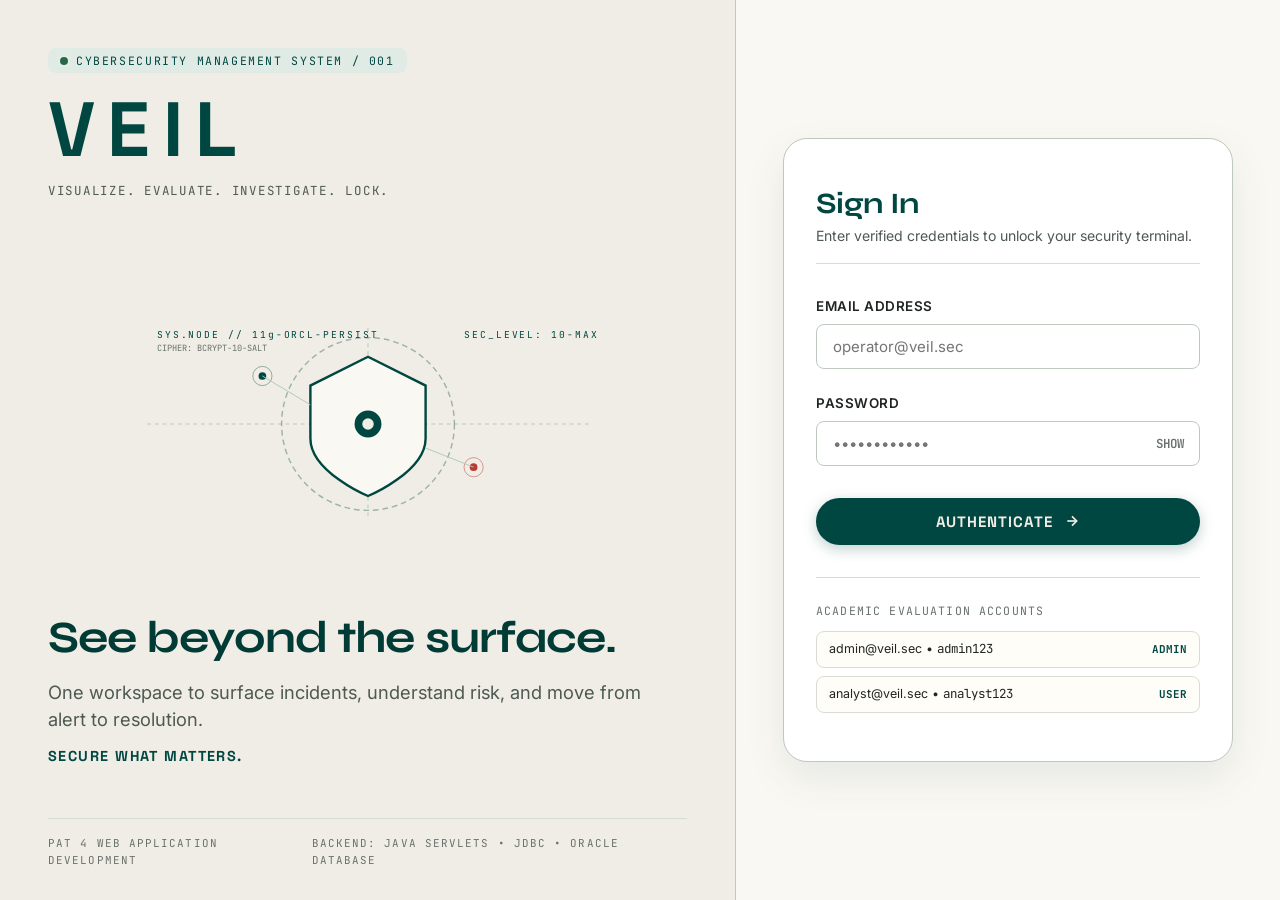
==== src/main/webapp/login.html @ 13c87538 "feat: complete VEIL cybersecurity management system for PAT 4" ====
<!DOCTYPE html>
<html lang="en">
<head>
    <meta charset="UTF-8">
    <meta name="viewport" content="width=device-width, initial-scale=1.0">
    <title>VEIL — Cybersecurity Management System | Authentication</title>
    <meta name="description" content="VEIL: Visualize. Evaluate. Investigate. Lock. Cybersecurity incident operations and threat prioritization workspace.">
    <link rel="stylesheet" href="assets/css/style.css">
    <style>
        .login-page-body {
            min-height: 100vh;
            display: flex;
            align-items: stretch;
            background-color: var(--sand);
        }

        .login-split-wrapper {
            display: grid;
            grid-template-columns: 1.15fr 0.85fr;
            width: 100vw;
            min-height: 100vh;
        }

        /* Left Editorial Canvas */
        .brand-story-canvas {
            padding: var(--space-12) var(--space-12) var(--space-8);
            display: flex;
            flex-direction: column;
            justify-content: space-between;
            position: relative;
            background-color: var(--sand);
            border-right: 1px solid var(--border-strong);
            overflow: hidden;
        }

        .brand-header-meta {
            display: flex;
            flex-direction: column;
            gap: var(--space-2);
        }

        .system-code-pill {
            display: inline-flex;
            align-items: center;
            gap: var(--space-2);
            font-family: var(--font-mono);
            font-size: 0.72rem;
            color: var(--cyprus);
            background: var(--cyprus-soft);
            padding: 4px 12px;
            border-radius: var(--radius-small);
            letter-spacing: 0.14em;
            text-transform: uppercase;
            width: fit-content;
        }

        .wordmark-huge {
            font-family: var(--font-tech);
            font-size: 4.8rem;
            font-weight: 800;
            color: var(--cyprus);
            letter-spacing: 0.16em;
            line-height: 0.95;
            margin: var(--space-3) 0 var(--space-2);
        }

        .expansion-row {
            font-family: var(--font-mono);
            font-size: 0.78rem;
            letter-spacing: 0.14em;
            color: var(--muted-strong);
            text-transform: uppercase;
            margin-bottom: var(--space-8);
        }

        /* Abstract Geometric Security Motifs */
        .security-graphic-container {
            position: relative;
            width: 100%;
            height: 280px;
            margin: var(--space-6) 0;
            display: flex;
            align-items: center;
            justify-content: center;
        }

        .security-svg-motif {
            width: 100%;
            max-width: 480px;
            height: 100%;
        }

        .story-text-container {
            max-width: 620px;
        }

        .story-headline {
            font-size: 2.8rem;
            color: var(--cyprus-deep);
            line-height: 1.08;
            margin-bottom: var(--space-4);
        }

        .story-statement {
            font-size: 1.15rem;
            color: var(--muted-strong);
            line-height: 1.5;
            margin-bottom: var(--space-3);
        }

        .story-secondary {
            font-family: var(--font-tech);
            font-size: 0.9rem;
            color: var(--cyprus);
            letter-spacing: 0.1em;
            text-transform: uppercase;
            font-weight: 700;
        }

        .canvas-footer-meta {
            display: flex;
            justify-content: space-between;
            font-family: var(--font-mono);
            font-size: 0.68rem;
            color: var(--muted);
            letter-spacing: 0.1em;
            border-top: 1px solid var(--border);
            padding-top: var(--space-4);
            margin-top: var(--space-6);
        }

        /* Right Authentication Surface */
        .auth-form-canvas {
            display: flex;
            align-items: center;
            justify-content: center;
            padding: var(--space-8);
            background: var(--surface);
            position: relative;
        }

        .auth-box-card {
            width: 100%;
            max-width: 450px;
            padding: var(--space-12) var(--space-8);
            background: var(--surface-white);
            border: 1px solid var(--border-strong);
            border-radius: var(--radius-large);
            box-shadow: var(--shadow-raised);
            position: relative;
            z-index: 2;
        }

        .auth-heading-block {
            margin-bottom: var(--space-8);
            border-bottom: 1px solid var(--border);
            padding-bottom: var(--space-4);
        }

        .auth-title {
            font-size: 1.85rem;
            color: var(--cyprus);
            margin-bottom: var(--space-1);
        }

        .auth-subtitle {
            font-size: 0.88rem;
            color: var(--muted-strong);
        }

        .password-input-wrapper {
            position: relative;
        }

        .toggle-pw-btn {
            position: absolute;
            right: 12px;
            top: 50%;
            transform: translateY(-50%);
            background: transparent;
            border: none;
            color: var(--muted);
            font-size: 0.78rem;
            font-family: var(--font-mono);
            font-weight: 600;
            cursor: pointer;
            padding: 4px;
        }

        .toggle-pw-btn:hover {
            color: var(--cyprus);
        }

        .auth-error-alert {
            display: none;
            padding: 12px 16px;
            background: var(--danger-soft);
            border: 1px solid var(--danger);
            border-radius: var(--radius-small);
            color: var(--danger);
            font-size: 0.85rem;
            font-weight: 500;
            margin-bottom: var(--space-6);
        }

        /* Demo credentials quick selector */
        .demo-accounts-panel {
            margin-top: var(--space-8);
            padding-top: var(--space-6);
            border-top: 1px solid var(--border);
        }

        .demo-heading {
            font-size: 0.72rem;
            text-transform: uppercase;
            font-family: var(--font-mono);
            color: var(--muted);
            letter-spacing: 0.1em;
            margin-bottom: var(--space-3);
        }

        .demo-chip-row {
            display: flex;
            flex-direction: column;
            gap: var(--space-2);
        }

        .demo-chip {
            display: flex;
            justify-content: space-between;
            align-items: center;
            padding: 8px 12px;
            background: var(--surface-raised);
            border: 1px solid var(--border);
            border-radius: var(--radius-small);
            font-size: 0.78rem;
            cursor: pointer;
            transition: all 0.15s ease;
        }

        .demo-chip:hover {
            border-color: var(--cyprus);
            background: var(--cyprus-soft);
        }

        .demo-role-tag {
            font-family: var(--font-mono);
            font-size: 0.68rem;
            font-weight: 700;
            color: var(--cyprus);
        }

        @media (max-width: 900px) {
            .login-split-wrapper {
                grid-template-columns: 1fr;
            }
            .brand-story-canvas {
                padding: var(--space-6);
            }
            .wordmark-huge {
                font-size: 3.2rem;
            }
            .story-headline {
                font-size: 2rem;
            }
            .security-graphic-container {
                height: 180px;
            }
            .auth-form-canvas {
                padding: var(--space-4);
            }
            .auth-box-card {
                padding: var(--space-6);
            }
        }
    </style>
</head>
<body class="login-page-body">

    <div class="login-split-wrapper">
        
        <!-- Left Section: Editorial Brand Storytelling -->
        <section class="brand-story-canvas" aria-label="VEIL Brand Identity">
            <div class="brand-header-meta">
                <span class="system-code-pill">
                    <span class="status-indicator"></span>
                    CYBERSECURITY MANAGEMENT SYSTEM / 001
                </span>
                <h1 class="wordmark-huge">VEIL</h1>
                <div class="expansion-row">VISUALIZE. EVALUATE. INVESTIGATE. LOCK.</div>
            </div>

            <!-- Custom Geometric SVG Security Motif -->
            <div class="security-graphic-container" aria-hidden="true">
                <svg class="security-svg-motif" viewBox="0 0 500 240" fill="none" xmlns="http://www.w3.org/2000/svg">
                    <!-- Coordinate grid background -->
                    <line x1="20" y1="120" x2="480" y2="120" stroke="#AFC9BE" stroke-width="1" stroke-dasharray="4 4" />
                    <line x1="250" y1="20" x2="250" y2="220" stroke="#AFC9BE" stroke-width="1" stroke-dasharray="4 4" />
                    <circle cx="250" cy="120" r="90" stroke="#004741" stroke-width="1.5" stroke-dasharray="6 4" opacity="0.35" />
                    <circle cx="250" cy="120" r="60" stroke="#004741" stroke-width="1.5" opacity="0.6" />
                    
                    <!-- Tactile Geometric Shield -->
                    <path d="M250 50 L310 80 V135 C310 170 250 195 250 195 C250 195 190 170 190 135 V80 L250 50 Z" 
                          fill="#FAF8F3" stroke="#004741" stroke-width="2.5" />
                    
                    <!-- Inner Signal Core -->
                    <circle cx="250" cy="120" r="14" fill="#004741" />
                    <circle cx="250" cy="120" r="6" fill="#F0EDE6" />

                    <!-- Satellite Nodes & Telemetry Rings -->
                    <circle cx="140" cy="70" r="4" fill="#004741" />
                    <circle cx="140" cy="70" r="10" stroke="#286747" stroke-width="1" opacity="0.5" />
                    <line x1="140" y1="70" x2="190" y2="100" stroke="#AFC9BE" stroke-width="1" />

                    <circle cx="360" cy="165" r="4" fill="#B83B34" />
                    <circle cx="360" cy="165" r="10" stroke="#B83B34" stroke-width="1" opacity="0.5" />
                    <line x1="310" y1="145" x2="360" y2="165" stroke="#AFC9BE" stroke-width="1" />

                    <!-- Precision Technical Annotations -->
                    <text x="30" y="30" fill="#004741" font-family="JetBrains Mono, monospace" font-size="10" letter-spacing="2">SYS.NODE // 11g-ORCL-PERSIST</text>
                    <text x="30" y="44" fill="#68716B" font-family="JetBrains Mono, monospace" font-size="9">CIPHER: BCRYPT-10-SALT</text>
                    <text x="350" y="30" fill="#004741" font-family="JetBrains Mono, monospace" font-size="10" letter-spacing="2">SEC_LEVEL: 10-MAX</text>
                </svg>
            </div>

            <div class="story-text-container">
                <h2 class="story-headline">See beyond the surface.</h2>
                <p class="story-statement">
                    One workspace to surface incidents, understand risk, and move from alert to resolution.
                </p>
                <div class="story-secondary">Secure what matters.</div>
            </div>

            <div class="canvas-footer-meta">
                <span>PAT 4 WEB APPLICATION DEVELOPMENT</span>
                <span>BACKEND: JAVA SERVLETS &bull; JDBC &bull; ORACLE DATABASE</span>
            </div>
        </section>

        <!-- Right Section: Authentication Form -->
        <main class="auth-form-canvas" aria-label="Login Form">
            <div class="auth-box-card tactile-surface">
                
                <div class="auth-heading-block">
                    <h2 class="auth-title">Sign In</h2>
                    <p class="auth-subtitle">Enter verified credentials to unlock your security terminal.</p>
                </div>

                <div id="login-error-box" class="auth-error-alert" role="alert" aria-live="polite"></div>

                <form id="login-form" novalidate>
                    <div class="form-group">
                        <label for="email" class="form-label">Email Address</label>
                        <input type="email" id="email" name="email" class="form-input" 
                               placeholder="operator@veil.sec" required autocomplete="username">
                    </div>

                    <div class="form-group">
                        <label for="password" class="form-label">Password</label>
                        <div class="password-input-wrapper">
                            <input type="password" id="password" name="password" class="form-input" 
                                   placeholder="••••••••••••" required autocomplete="current-password">
                            <button type="button" id="btn-toggle-pw" class="toggle-pw-btn" aria-label="Toggle password visibility">SHOW</button>
                        </div>
                    </div>

                    <button type="submit" id="btn-submit-login" class="btn-primary-cyprus" style="width: 100%; margin-top: 8px;">
                        <span>Authenticate</span>
                        <svg width="16" height="16" viewBox="0 0 24 24" fill="none" stroke="currentColor" stroke-width="2.5">
                            <line x1="5" y1="12" x2="19" y2="12"></line>
                            <polyline points="12 5 19 12 12 19"></polyline>
                        </svg>
                    </button>
                </form>

                <!-- Valid Demonstration Accounts -->
                <div class="demo-accounts-panel">
                    <div class="demo-heading">Academic Evaluation Accounts</div>
                    <div class="demo-chip-row">
                        <div class="demo-chip" onclick="fillCredentials('admin@veil.sec', 'admin123')">
                            <span>admin@veil.sec &bull; <span class="mono">admin123</span></span>
                            <span class="demo-role-tag">ADMIN</span>
                        </div>
                        <div class="demo-chip" onclick="fillCredentials('analyst@veil.sec', 'analyst123')">
                            <span>analyst@veil.sec &bull; <span class="mono">analyst123</span></span>
                            <span class="demo-role-tag">USER</span>
                        </div>
                    </div>
                </div>

            </div>
        </main>

    </div>

    <script>
        // Password visibility toggle
        const toggleBtn = document.getElementById('btn-toggle-pw');
        const pwInput = document.getElementById('password');
        toggleBtn.addEventListener('click', () => {
            if (pwInput.type === 'password') {
                pwInput.type = 'text';
                toggleBtn.textContent = 'HIDE';
            } else {
                pwInput.type = 'password';
                toggleBtn.textContent = 'SHOW';
            }
        });

        // Quick fill for examination demo
        function fillCredentials(email, pw) {
            document.getElementById('email').value = email;
            document.getElementById('password').value = pw;
        }

        // Live AJAX Authentication against Java Servlet & Oracle Backend
        const loginForm = document.getElementById('login-form');
        const errorBox = document.getElementById('login-error-box');
        const submitBtn = document.getElementById('btn-submit-login');

        loginForm.addEventListener('submit', async (e) => {
            e.preventDefault();
            errorBox.style.display = 'none';

            const email = document.getElementById('email').value.trim();
            const password = document.getElementById('password').value;

            if (!email || !password) {
                showError('Please supply both email address and password.');
                return;
            }

            submitBtn.disabled = true;
            submitBtn.querySelector('span').textContent = 'Verifying...';

            try {
                const response = await fetch('api/auth/login', {
                    method: 'POST',
                    headers: { 'Content-Type': 'application/json' },
                    body: JSON.stringify({ email, password })
                });

                const resData = await response.json();

                if (response.ok && resData.success) {
                    sessionStorage.setItem('veil_user', JSON.stringify(resData.data));
                    sessionStorage.setItem('veil_csrf', resData.data.csrfToken || '');
                    window.location.href = 'index.html';
                } else {
                    showError(resData.message || 'Invalid email or password.');
                }
            } catch (err) {
                showError('Unable to reach authentication server. Ensure Tomcat is running.');
            } finally {
                submitBtn.disabled = false;
                submitBtn.querySelector('span').textContent = 'Authenticate';
            }
        });

        function showError(msg) {
            errorBox.textContent = msg;
            errorBox.style.display = 'block';
        }
    </script>
</body>
</html>
---- src/main/webapp/assets/css/style.css ----
/* ==========================================================================
   VEIL — Cybersecurity Management System
   Art Direction: Editorial Security Operations Workspace
   Color Palette: Cyprus (#004741) & Sand (#F0EDE6) — Strictly Light Mode
   ========================================================================== */

@import url('https://fonts.googleapis.com/css2?family=Inter:wght@300;400;500;600;700&family=Space+Grotesk:wght@500;600;700&family=Syne:wght@700;800&family=JetBrains+Mono:wght@400;500;600&display=swap');

/* --- 1. LOCAL FONT DECLARATIONS --- */
@font-face {
  font-family: 'Bootzy';
  src: url('../fonts/Bootzy.woff2') format('woff2'),
       url('../fonts/Bootzy.ttf') format('truetype');
  font-weight: 700;
  font-style: normal;
  font-display: swap;
}

@font-face {
  font-family: 'Aquire';
  src: url('../fonts/AQUIRE.woff2') format('woff2'),
       url('../fonts/AQUIRE.otf') format('opentype');
  font-weight: 700;
  font-style: normal;
  font-display: swap;
}

/* --- 2. EXACT COLOR & MORPHISM DESIGN TOKENS --- */
:root {
  /* Immutable brand colors */
  --cyprus: #004741;
  --sand: #F0EDE6;

  /* Light surfaces */
  --paper: #F0EDE6;
  --surface: #FAF8F3;
  --surface-raised: #FFFDF8;
  --surface-white: #FFFFFF;

  /* Typography */
  --ink: #202522;
  --muted: #68716B;
  --muted-strong: #4E5952;

  /* Borders and separators */
  --border: #D9DCD4;
  --border-strong: #BFC8BF;

  /* Cyprus tints */
  --cyprus-soft: #E1EBE6;
  --cyprus-mid: #AFC9BE;
  --cyprus-deep: #003B36;

  /* Semantic states */
  --danger: #B83B34;
  --danger-soft: #F7E8E5;
  --warning: #8A5B13;
  --warning-soft: #F7EEDB;
  --success: #286747;
  --success-soft: #E4F0E7;
  --info: #285F70;
  --info-soft: #E5F0F3;

  /* Morphism */
  --glass-surface: rgba(255, 253, 248, 0.85);
  --glass-border: rgba(255, 255, 255, 0.95);
  --shadow-soft: 0 8px 24px rgba(0, 71, 65, 0.055);
  --shadow-raised: 0 16px 40px rgba(0, 71, 65, 0.085);
  --shadow-inset: inset 0 1px 0 rgba(255, 255, 255, 0.85);

  /* Shape */
  --radius-small: 8px;
  --radius-medium: 16px;
  --radius-large: 24px;
  --radius-pill: 999px;

  /* Typography stacks */
  --font-display: 'Bootzy', 'Syne', -apple-system, BlinkMacSystemFont, sans-serif;
  --font-tech: 'Aquire', 'Space Grotesk', -apple-system, sans-serif;
  --font-body: 'Inter', -apple-system, BlinkMacSystemFont, 'Segoe UI', Roboto, sans-serif;
  --font-mono: 'JetBrains Mono', 'SF Mono', monospace;

  /* Spacing */
  --space-1: 4px;
  --space-2: 8px;
  --space-3: 12px;
  --space-4: 16px;
  --space-6: 24px;
  --space-8: 32px;
  --space-12: 48px;
  --space-16: 64px;

  /* Layout */
  --max-width: 1440px;
  --nav-height: 76px;
}

/* --- 3. RESET & BASE --- */
*, *::before, *::after {
  box-sizing: border-box;
  margin: 0;
  padding: 0;
}

html {
  font-size: 16px;
  scroll-behavior: smooth;
  background-color: var(--sand);
  color: var(--ink);
  font-family: var(--font-body);
  -webkit-font-smoothing: antialiased;
  -moz-osx-font-smoothing: grayscale;
}

body {
  min-height: 100vh;
  background-color: var(--sand);
  color: var(--ink);
  line-height: 1.5;
  display: flex;
  flex-direction: column;
  position: relative;
  overflow-x: hidden;
}

/* Subtle editorial paper texture & coordinate grid */
body::before {
  content: '';
  position: fixed;
  inset: 0;
  background-image: 
    radial-gradient(var(--border) 1px, transparent 1px),
    linear-gradient(to right, rgba(217, 220, 212, 0.3) 1px, transparent 1px),
    linear-gradient(to bottom, rgba(217, 220, 212, 0.3) 1px, transparent 1px);
  background-size: 40px 40px, 120px 120px, 120px 120px;
  background-position: 0 0, 0 0, 0 0;
  opacity: 0.45;
  pointer-events: none;
  z-index: 0;
}

/* --- 4. TYPOGRAPHIC HIERARCHY --- */
h1, h2, h3, h4, .font-display {
  font-family: var(--font-display);
  font-weight: 700;
  color: var(--cyprus-deep);
  letter-spacing: -0.02em;
  line-height: 1.15;
}

.font-tech, .brand-logo, .badge, .mono-label, th, .metric-label {
  font-family: var(--font-tech);
  letter-spacing: 0.05em;
}

.mono {
  font-family: var(--font-mono);
}

p {
  color: var(--muted-strong);
}

a {
  color: var(--cyprus);
  text-decoration: none;
  transition: color 0.15s ease;
}

a:hover {
  color: var(--cyprus-deep);
}

/* --- 5. MORPHIC SURFACES & CONTAINERS --- */
.tactile-surface {
  background: var(--surface-raised);
  border: 1px solid rgba(255, 255, 255, 0.9);
  box-shadow:
    0 5px 14px rgba(0, 71, 65, 0.055),
    inset 0 1px 0 rgba(255, 255, 255, 0.9);
  border-radius: var(--radius-medium);
}

.glass-panel {
  background: var(--glass-surface);
  border: 1px solid var(--glass-border);
  box-shadow: var(--shadow-soft);
  backdrop-filter: blur(14px) saturate(115%);
  -webkit-backdrop-filter: blur(14px) saturate(115%);
  border-radius: var(--radius-large);
}

.paper-card {
  background: var(--surface-white);
  border: 1px solid var(--border);
  border-radius: var(--radius-medium);
  box-shadow: var(--shadow-soft);
  transition: transform 0.2s cubic-bezier(0.16, 1, 0.3, 1), box-shadow 0.2s ease;
}

.paper-card:hover {
  box-shadow: var(--shadow-raised);
}

/* --- 6. NAVIGATION SHELL --- */
.app-header {
  position: sticky;
  top: 0;
  z-index: 100;
  background: rgba(240, 237, 230, 0.88);
  backdrop-filter: blur(16px);
  -webkit-backdrop-filter: blur(16px);
  border-bottom: 1px solid var(--border);
  height: var(--nav-height);
  display: flex;
  align-items: center;
}

.header-inner {
  width: 100%;
  max-width: var(--max-width);
  margin: 0 auto;
  padding: 0 var(--space-6);
  display: flex;
  align-items: center;
  justify-content: space-between;
}

.brand-wrapper {
  display: flex;
  align-items: center;
  gap: var(--space-3);
  text-decoration: none;
}

.brand-symbol {
  width: 38px;
  height: 38px;
  background: var(--cyprus);
  color: var(--sand);
  border-radius: var(--radius-small);
  display: grid;
  place-items: center;
  font-family: var(--font-tech);
  font-weight: 700;
  font-size: 1.15rem;
  box-shadow: 0 4px 10px rgba(0, 71, 65, 0.2);
}

.brand-text-block {
  display: flex;
  flex-direction: column;
}

.brand-name {
  font-family: var(--font-tech);
  font-size: 1.4rem;
  font-weight: 700;
  color: var(--cyprus);
  letter-spacing: 0.12em;
  line-height: 1;
}

.brand-subline {
  font-size: 0.62rem;
  font-family: var(--font-mono);
  letter-spacing: 0.1em;
  color: var(--muted);
  text-transform: uppercase;
}

.main-nav {
  display: flex;
  align-items: center;
  gap: var(--space-2);
}

.nav-link {
  display: inline-flex;
  align-items: center;
  gap: var(--space-2);
  padding: 8px 16px;
  border-radius: var(--radius-pill);
  font-size: 0.85rem;
  font-weight: 600;
  color: var(--muted-strong);
  transition: all 0.2s ease;
  cursor: pointer;
  border: 1px solid transparent;
  background: transparent;
}

.nav-link:hover {
  color: var(--cyprus);
  background: var(--cyprus-soft);
}

.nav-link.active {
  color: var(--sand);
  background: var(--cyprus);
  box-shadow: 0 2px 8px rgba(0, 71, 65, 0.2);
}

.nav-user-panel {
  display: flex;
  align-items: center;
  gap: var(--space-3);
}

.user-badge-pill {
  display: flex;
  align-items: center;
  gap: var(--space-2);
  padding: 6px 14px;
  background: var(--surface-raised);
  border: 1px solid var(--border);
  border-radius: var(--radius-pill);
  font-size: 0.8rem;
  font-weight: 600;
  color: var(--ink);
}

.status-indicator {
  width: 8px;
  height: 8px;
  border-radius: 50%;
  background: var(--success);
  box-shadow: 0 0 0 2px var(--success-soft);
}

.btn-logout {
  padding: 7px 14px;
  border-radius: var(--radius-pill);
  background: transparent;
  border: 1px solid var(--border-strong);
  color: var(--muted-strong);
  font-size: 0.8rem;
  font-weight: 600;
  cursor: pointer;
  transition: all 0.2s ease;
}

.btn-logout:hover {
  background: var(--danger-soft);
  color: var(--danger);
  border-color: var(--danger);
}

/* --- 7. MAIN VIEW CONTAINER --- */
.main-container {
  flex: 1;
  width: 100%;
  max-width: var(--max-width);
  margin: 0 auto;
  padding: var(--space-8) var(--space-6);
  position: relative;
  z-index: 1;
}

.view-section {
  display: none;
  animation: fadeIn 0.25s cubic-bezier(0.16, 1, 0.3, 1) forwards;
}

.view-section.active {
  display: block;
}

@keyframes fadeIn {
  from { opacity: 0; transform: translateY(6px); }
  to { opacity: 1; transform: translateY(0); }
}

/* Editorial Page Title Section */
.page-header-editorial {
  margin-bottom: var(--space-8);
  position: relative;
  border-bottom: 1px solid var(--border);
  padding-bottom: var(--space-6);
}

.page-meta-badge {
  display: inline-flex;
  align-items: center;
  gap: var(--space-2);
  font-family: var(--font-mono);
  font-size: 0.72rem;
  font-weight: 600;
  text-transform: uppercase;
  letter-spacing: 0.12em;
  color: var(--cyprus);
  background: var(--cyprus-soft);
  padding: 4px 10px;
  border-radius: var(--radius-small);
  margin-bottom: var(--space-3);
}

.page-title {
  font-size: 2.75rem;
  line-height: 1.08;
  color: var(--cyprus);
  margin-bottom: var(--space-2);
}

.page-lead {
  font-size: 1.05rem;
  color: var(--muted-strong);
  max-width: 680px;
}

/* --- 8. DASHBOARD COMPONENTS --- */
.metrics-grid {
  display: grid;
  grid-template-columns: repeat(auto-fit, minmax(210px, 1fr));
  gap: var(--space-4);
  margin-bottom: var(--space-8);
}

.metric-card {
  padding: var(--space-6);
  display: flex;
  flex-direction: column;
  justify-content: space-between;
  border-left: 4px solid var(--border);
  transition: all 0.2s ease;
}

.metric-card:hover {
  transform: translateY(-2px);
}

.metric-card.accent-cyprus {
  border-left-color: var(--cyprus);
}

.metric-card.accent-danger {
  border-left-color: var(--danger);
}

.metric-card.accent-warning {
  border-left-color: var(--warning);
}

.metric-card.accent-success {
  border-left-color: var(--success);
}

.metric-card.accent-info {
  border-left-color: var(--info);
}

.metric-label-row {
  display: flex;
  justify-content: space-between;
  align-items: center;
  margin-bottom: var(--space-3);
}

.metric-label {
  font-size: 0.72rem;
  text-transform: uppercase;
  color: var(--muted);
  font-weight: 600;
  letter-spacing: 0.08em;
}

.metric-value {
  font-family: var(--font-display);
  font-size: 3rem;
  line-height: 1;
  color: var(--cyprus-deep);
  font-weight: 700;
}

.metric-subtext {
  font-size: 0.78rem;
  color: var(--muted);
  margin-top: var(--space-2);
}

/* Featured Incident Banner */
.featured-incident-panel {
  margin-bottom: var(--space-8);
  padding: var(--space-6) var(--space-8);
  background: var(--surface-white);
  border: 1px solid var(--border-strong);
  border-left: 6px solid var(--danger);
  border-radius: var(--radius-medium);
  box-shadow: var(--shadow-soft);
  display: grid;
  grid-template-columns: 1fr auto;
  gap: var(--space-6);
  align-items: center;
}

.featured-tag {
  display: inline-flex;
  align-items: center;
  gap: var(--space-2);
  font-family: var(--font-tech);
  font-size: 0.75rem;
  color: var(--danger);
  font-weight: 700;
  letter-spacing: 0.08em;
  text-transform: uppercase;
  margin-bottom: var(--space-2);
}

.featured-title {
  font-size: 1.5rem;
  color: var(--ink);
  margin-bottom: var(--space-2);
}

.featured-desc {
  font-size: 0.92rem;
  color: var(--muted-strong);
  max-width: 820px;
  margin-bottom: var(--space-3);
}

.featured-meta-row {
  display: flex;
  flex-wrap: wrap;
  gap: var(--space-3);
  align-items: center;
}

/* Dashboard Columns Layout */
.dashboard-columns {
  display: grid;
  grid-template-columns: 2fr 1fr;
  gap: var(--space-8);
  margin-bottom: var(--space-8);
}

.telemetry-card {
  padding: var(--space-6);
  height: 100%;
}

.telemetry-card-title {
  font-size: 1.15rem;
  color: var(--cyprus);
  margin-bottom: var(--space-4);
  display: flex;
  justify-content: space-between;
  align-items: center;
  border-bottom: 1px solid var(--border);
  padding-bottom: var(--space-3);
}

.distribution-bar-wrapper {
  margin-bottom: var(--space-4);
}

.dist-bar-header {
  display: flex;
  justify-content: space-between;
  font-size: 0.82rem;
  font-weight: 600;
  margin-bottom: 4px;
}

.dist-progress-track {
  height: 8px;
  background: var(--sand);
  border-radius: var(--radius-pill);
  overflow: hidden;
  position: relative;
}

.dist-progress-fill {
  height: 100%;
  border-radius: var(--radius-pill);
  transition: width 0.6s cubic-bezier(0.16, 1, 0.3, 1);
}

.fill-critical { background: var(--danger); }
.fill-high { background: var(--warning); }
.fill-medium { background: var(--info); }
.fill-low { background: var(--success); }

/* Operational narrative box */
.posture-box {
  padding: var(--space-4) var(--space-6);
  background: var(--cyprus-soft);
  border: 1px solid var(--cyprus-mid);
  border-radius: var(--radius-medium);
  display: flex;
  align-items: center;
  gap: var(--space-4);
  margin-bottom: var(--space-6);
}

.posture-icon {
  width: 36px;
  height: 36px;
  border-radius: 50%;
  background: var(--cyprus);
  color: var(--sand);
  display: grid;
  place-items: center;
  flex-shrink: 0;
}

.posture-text {
  font-size: 0.88rem;
  color: var(--cyprus-deep);
  font-weight: 500;
}

/* --- 9. INCIDENT REGISTER TABLE & CONTROLS --- */
.register-controls-bar {
  display: flex;
  flex-wrap: wrap;
  align-items: center;
  justify-content: space-between;
  gap: var(--space-4);
  margin-bottom: var(--space-6);
  padding: var(--space-4);
  background: var(--surface-raised);
  border: 1px solid var(--border);
  border-radius: var(--radius-medium);
}

.search-input-group {
  position: relative;
  flex: 1;
  min-width: 260px;
}

.search-input {
  width: 100%;
  padding: 10px 16px 10px 38px;
  border: 1px solid var(--border-strong);
  border-radius: var(--radius-pill);
  background: var(--surface-white);
  font-size: 0.88rem;
  color: var(--ink);
  outline: none;
  transition: border-color 0.2s ease, box-shadow 0.2s ease;
}

.search-input:focus {
  border-color: var(--cyprus);
  box-shadow: 0 0 0 3px var(--cyprus-soft);
}

.search-icon-svg {
  position: absolute;
  left: 14px;
  top: 50%;
  transform: translateY(-50%);
  color: var(--muted);
  pointer-events: none;
}

.filter-group {
  display: flex;
  align-items: center;
  gap: var(--space-2);
}

.select-filter {
  padding: 9px 16px;
  border: 1px solid var(--border-strong);
  border-radius: var(--radius-pill);
  background: var(--surface-white);
  font-size: 0.84rem;
  font-weight: 500;
  color: var(--ink);
  outline: none;
  cursor: pointer;
  transition: border-color 0.2s ease;
}

.select-filter:focus {
  border-color: var(--cyprus);
}

/* Semantic Table */
.table-container {
  overflow-x: auto;
  border: 1px solid var(--border);
  border-radius: var(--radius-medium);
  background: var(--surface-white);
  box-shadow: var(--shadow-soft);
}

.veil-table {
  width: 100%;
  border-collapse: collapse;
  text-align: left;
  font-size: 0.88rem;
}

.veil-table th {
  background: var(--sand);
  color: var(--muted-strong);
  padding: 14px 18px;
  font-size: 0.72rem;
  text-transform: uppercase;
  font-weight: 700;
  border-bottom: 1px solid var(--border-strong);
  letter-spacing: 0.08em;
  white-space: nowrap;
}

.veil-table td {
  padding: 16px 18px;
  border-bottom: 1px solid var(--border);
  color: var(--ink);
  vertical-align: middle;
}

.veil-table tr:hover td {
  background-color: var(--surface);
}

.veil-table tr:last-child td {
  border-bottom: none;
}

.incident-id-badge {
  font-family: var(--font-mono);
  font-size: 0.8rem;
  font-weight: 600;
  color: var(--cyprus);
  background: var(--cyprus-soft);
  padding: 3px 8px;
  border-radius: 4px;
}

.threat-cell-title {
  font-weight: 600;
  color: var(--cyprus-deep);
  margin-bottom: 2px;
}

.threat-cell-sub {
  font-size: 0.76rem;
  color: var(--muted);
}

/* Badges */
.badge {
  display: inline-flex;
  align-items: center;
  gap: 5px;
  padding: 4px 10px;
  border-radius: var(--radius-pill);
  font-size: 0.74rem;
  font-weight: 700;
  text-transform: uppercase;
  white-space: nowrap;
}

.badge-low {
  background: var(--success-soft);
  color: var(--success);
  border: 1px solid rgba(40, 103, 71, 0.2);
}

.badge-medium {
  background: var(--info-soft);
  color: var(--info);
  border: 1px solid rgba(40, 95, 112, 0.2);
}

.badge-high {
  background: var(--warning-soft);
  color: var(--warning);
  border: 1px solid rgba(138, 91, 19, 0.2);
}

.badge-critical {
  background: var(--danger-soft);
  color: var(--danger);
  border: 1px solid rgba(184, 59, 52, 0.2);
}

.status-badge {
  display: inline-flex;
  align-items: center;
  gap: 6px;
  padding: 4px 10px;
  border-radius: var(--radius-pill);
  font-size: 0.76rem;
  font-weight: 600;
}

.status-open {
  background: #FFF4E5;
  color: #B25E00;
}

.status-in-progress {
  background: #E8F4FD;
  color: #0E6299;
}

.status-resolved {
  background: var(--success-soft);
  color: var(--success);
}

/* Action button controls */
.action-btn-group {
  display: flex;
  align-items: center;
  gap: var(--space-2);
}

.btn-icon-action {
  width: 32px;
  height: 32px;
  border-radius: var(--radius-small);
  border: 1px solid var(--border);
  background: var(--surface-raised);
  color: var(--muted-strong);
  display: grid;
  place-items: center;
  cursor: pointer;
  transition: all 0.15s ease;
}

.btn-icon-action:hover {
  background: var(--cyprus-soft);
  color: var(--cyprus);
  border-color: var(--cyprus-mid);
}

.btn-icon-delete:hover {
  background: var(--danger-soft);
  color: var(--danger);
  border-color: var(--danger);
}

/* --- 10. INCIDENT REPORTING FORM --- */
.form-layout-grid {
  display: grid;
  grid-template-columns: 2fr 1fr;
  gap: var(--space-8);
}

.form-sheet {
  padding: var(--space-8);
}

.form-group {
  margin-bottom: var(--space-6);
}

.form-label {
  display: block;
  font-size: 0.84rem;
  font-weight: 600;
  color: var(--ink);
  margin-bottom: var(--space-2);
  text-transform: uppercase;
  letter-spacing: 0.04em;
}

.form-help {
  font-size: 0.78rem;
  color: var(--muted);
  margin-top: 4px;
}

.form-input, .form-textarea, .form-select {
  width: 100%;
  padding: 12px 16px;
  border: 1px solid var(--border-strong);
  border-radius: var(--radius-small);
  background: var(--surface-white);
  color: var(--ink);
  font-family: var(--font-body);
  font-size: 0.94rem;
  outline: none;
  transition: all 0.2s ease;
}

.form-input:focus, .form-textarea:focus, .form-select:focus {
  border-color: var(--cyprus);
  box-shadow: 0 0 0 3px var(--cyprus-soft);
}

.form-textarea {
  min-height: 140px;
  resize: vertical;
}

/* Severity Slider & Live Matrix Preview */
.severity-slider-container {
  background: var(--sand);
  padding: var(--space-4) var(--space-6);
  border-radius: var(--radius-medium);
  border: 1px solid var(--border);
}

.severity-slider-row {
  display: flex;
  align-items: center;
  gap: var(--space-4);
  margin: var(--space-3) 0;
}

.severity-slider {
  flex: 1;
  -webkit-appearance: none;
  height: 8px;
  border-radius: var(--radius-pill);
  background: var(--border-strong);
  outline: none;
}

.severity-slider::-webkit-slider-thumb {
  -webkit-appearance: none;
  width: 24px;
  height: 24px;
  border-radius: 50%;
  background: var(--cyprus);
  cursor: pointer;
  box-shadow: 0 2px 6px rgba(0, 71, 65, 0.4);
  border: 2px solid var(--surface-white);
  transition: transform 0.1s ease;
}

.severity-slider::-webkit-slider-thumb:hover {
  transform: scale(1.15);
}

.severity-number-display {
  font-family: var(--font-display);
  font-size: 2.2rem;
  font-weight: 700;
  color: var(--cyprus);
  min-width: 44px;
  text-align: right;
}

.severity-live-preview-box {
  margin-top: var(--space-4);
  padding: var(--space-4);
  border-radius: var(--radius-small);
  border: 1px solid var(--border);
  background: var(--surface-white);
}

/* Primary Action Button */
.btn-primary-cyprus {
  display: inline-flex;
  align-items: center;
  justify-content: center;
  gap: var(--space-3);
  padding: 14px 28px;
  background: var(--cyprus);
  color: var(--sand);
  font-family: var(--font-tech);
  font-weight: 700;
  font-size: 0.94rem;
  letter-spacing: 0.06em;
  text-transform: uppercase;
  border: none;
  border-radius: var(--radius-pill);
  cursor: pointer;
  box-shadow: 0 4px 14px rgba(0, 71, 65, 0.25);
  transition: all 0.2s cubic-bezier(0.16, 1, 0.3, 1);
}

.btn-primary-cyprus:hover {
  background: var(--cyprus-deep);
  transform: translateY(-2px);
  box-shadow: 0 8px 22px rgba(0, 71, 65, 0.35);
}

.btn-primary-cyprus:active {
  transform: translateY(0);
}

.btn-secondary {
  display: inline-flex;
  align-items: center;
  justify-content: center;
  padding: 12px 24px;
  background: var(--surface-raised);
  border: 1px solid var(--border-strong);
  color: var(--ink);
  font-weight: 600;
  border-radius: var(--radius-pill);
  cursor: pointer;
  transition: all 0.15s ease;
}

.btn-secondary:hover {
  background: var(--sand);
  border-color: var(--cyprus);
}

/* --- 11. MODAL / DETAILS DRAWER --- */
.modal-overlay {
  position: fixed;
  inset: 0;
  background: rgba(32, 37, 34, 0.45);
  backdrop-filter: blur(8px);
  -webkit-backdrop-filter: blur(8px);
  z-index: 200;
  display: none;
  place-items: center;
  padding: var(--space-4);
}

.modal-overlay.active {
  display: grid;
}

.modal-card {
  width: 100%;
  max-width: 680px;
  max-height: 90vh;
  overflow-y: auto;
  background: var(--surface-white);
  border: 1px solid var(--border-strong);
  border-radius: var(--radius-large);
  box-shadow: var(--shadow-raised);
  padding: var(--space-8);
  position: relative;
  animation: modalScale 0.2s cubic-bezier(0.16, 1, 0.3, 1) forwards;
}

@keyframes modalScale {
  from { opacity: 0; transform: scale(0.96); }
  to { opacity: 1; transform: scale(1); }
}

.modal-header {
  display: flex;
  justify-content: space-between;
  align-items: flex-start;
  margin-bottom: var(--space-6);
  border-bottom: 1px solid var(--border);
  padding-bottom: var(--space-4);
}

.modal-close-btn {
  background: transparent;
  border: none;
  font-size: 1.5rem;
  color: var(--muted);
  cursor: pointer;
  line-height: 1;
}

.modal-close-btn:hover {
  color: var(--ink);
}

/* Metadata grid inside detail modal */
.meta-field-grid {
  display: grid;
  grid-template-columns: 1fr 1fr;
  gap: var(--space-4);
  margin-bottom: var(--space-6);
  background: var(--surface);
  padding: var(--space-4);
  border-radius: var(--radius-medium);
  border: 1px solid var(--border);
}

.meta-field-label {
  font-size: 0.72rem;
  text-transform: uppercase;
  color: var(--muted);
  font-weight: 700;
  letter-spacing: 0.06em;
  margin-bottom: 2px;
}

.meta-field-val {
  font-size: 0.9rem;
  font-weight: 600;
  color: var(--ink);
}

/* --- 12. TOAST NOTIFICATIONS --- */
#toast-container {
  position: fixed;
  bottom: 24px;
  right: 24px;
  z-index: 300;
  display: flex;
  flex-direction: column;
  gap: var(--space-3);
  pointer-events: none;
}

.toast {
  pointer-events: auto;
  min-width: 300px;
  max-width: 420px;
  padding: 14px 20px;
  background: var(--surface-white);
  border-radius: var(--radius-medium);
  box-shadow: 0 10px 30px rgba(0, 71, 65, 0.12);
  border-left: 5px solid var(--cyprus);
  font-size: 0.88rem;
  font-weight: 500;
  display: flex;
  align-items: center;
  justify-content: space-between;
  gap: var(--space-3);
  animation: slideToast 0.25s cubic-bezier(0.16, 1, 0.3, 1) forwards;
}

.toast.toast-error {
  border-left-color: var(--danger);
  background: var(--danger-soft);
  color: var(--danger);
}

.toast.toast-success {
  border-left-color: var(--success);
  background: var(--success-soft);
  color: var(--success);
}

@keyframes slideToast {
  from { opacity: 0; transform: translateX(20px); }
  to { opacity: 1; transform: translateX(0); }
}

/* --- 13. RESPONSIVE DESIGN --- */
@media (max-width: 1024px) {
  .dashboard-columns, .form-layout-grid {
    grid-template-columns: 1fr;
  }
  .featured-incident-panel {
    grid-template-columns: 1fr;
  }
}

@media (max-width: 768px) {
  .header-inner {
    flex-wrap: wrap;
    height: auto;
    padding: var(--space-3) var(--space-4);
    gap: var(--space-3);
  }
  .main-nav {
    order: 3;
    width: 100%;
    overflow-x: auto;
    padding-bottom: 4px;
  }
  .page-title {
    font-size: 2.1rem;
  }
  .meta-field-grid {
    grid-template-columns: 1fr;
  }
}

/* Accessibility: Reduced Motion */
@media (prefers-reduced-motion: reduce) {
  *, *::before, *::after {
    animation-duration: 0.01ms !important;
    animation-iteration-count: 1 !important;
    transition-duration: 0.01ms !important;
  }
}
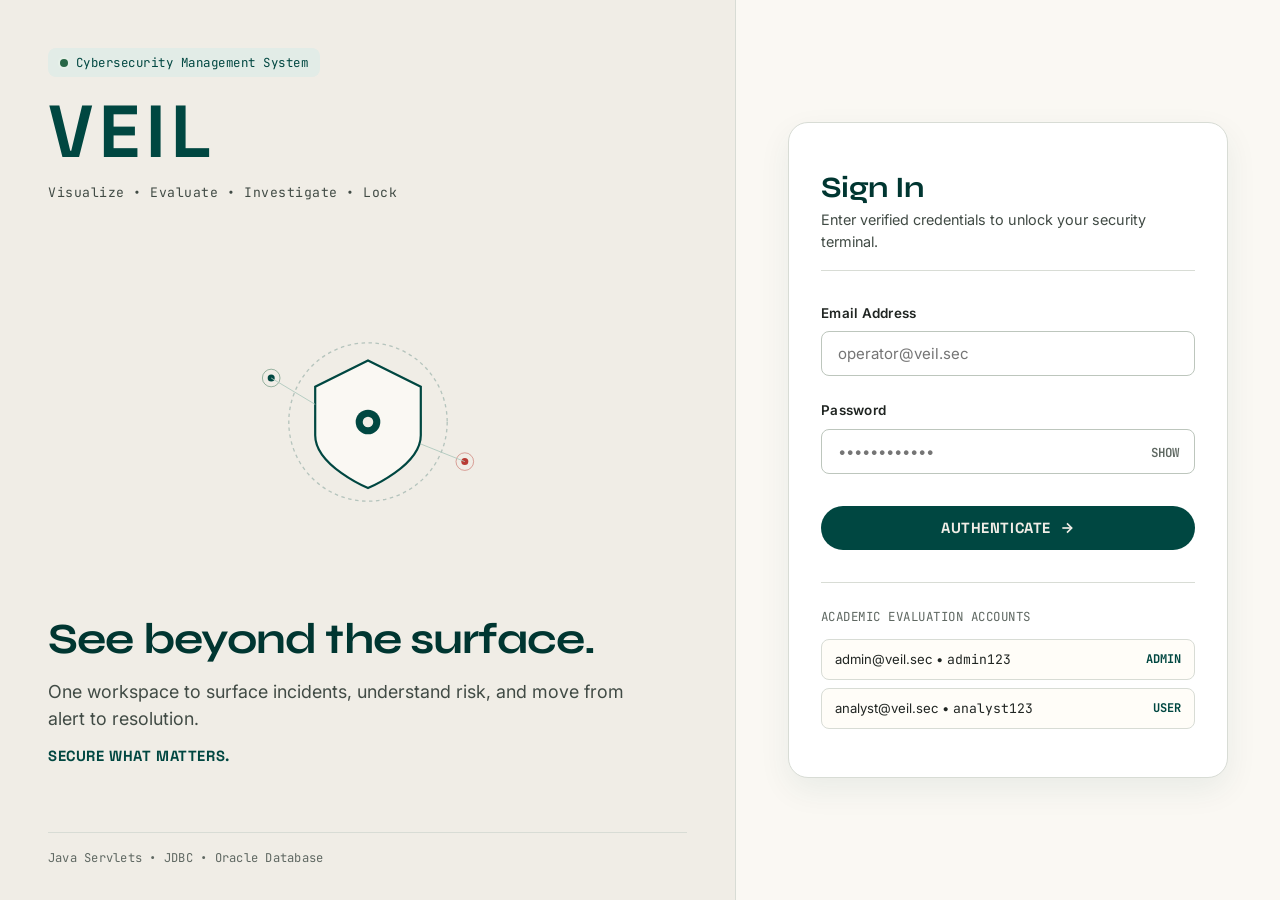
==== commit 9059baf6: "refactor(ui): elevate craft floor and eliminate AI slop patterns via impeccable" ====
--- a/src/main/webapp/login.html
+++ b/src/main/webapp/login.html
@@ -29,7 +29,7 @@
             justify-content: space-between;
             position: relative;
             background-color: var(--sand);
-            border-right: 1px solid var(--border-strong);
+            border-right: 1px solid var(--border);
             overflow: hidden;
         }
 
@@ -44,40 +44,38 @@
             align-items: center;
             gap: var(--space-2);
             font-family: var(--font-mono);
-            font-size: 0.72rem;
+            font-size: 0.78rem;
             color: var(--cyprus);
             background: var(--cyprus-soft);
-            padding: 4px 12px;
+            padding: 5px 12px;
             border-radius: var(--radius-small);
-            letter-spacing: 0.14em;
-            text-transform: uppercase;
+            letter-spacing: 0.04em;
             width: fit-content;
         }
 
         .wordmark-huge {
             font-family: var(--font-tech);
-            font-size: 4.8rem;
+            font-size: 4.6rem;
             font-weight: 800;
             color: var(--cyprus);
-            letter-spacing: 0.16em;
+            letter-spacing: 0.08em;
             line-height: 0.95;
             margin: var(--space-3) 0 var(--space-2);
         }
 
         .expansion-row {
             font-family: var(--font-mono);
-            font-size: 0.78rem;
-            letter-spacing: 0.14em;
+            font-size: 0.82rem;
+            letter-spacing: 0.04em;
             color: var(--muted-strong);
-            text-transform: uppercase;
-            margin-bottom: var(--space-8);
-        }
-
-        /* Abstract Geometric Security Motifs */
+            margin-bottom: var(--space-6);
+        }
+
+        /* Purposeful Geometric Security Motif */
         .security-graphic-container {
             position: relative;
             width: 100%;
-            height: 280px;
+            height: 260px;
             margin: var(--space-6) 0;
             display: flex;
             align-items: center;
@@ -86,23 +84,23 @@
 
         .security-svg-motif {
             width: 100%;
-            max-width: 480px;
+            max-width: 440px;
             height: 100%;
         }
 
         .story-text-container {
-            max-width: 620px;
+            max-width: 580px;
         }
 
         .story-headline {
-            font-size: 2.8rem;
+            font-size: 2.7rem;
             color: var(--cyprus-deep);
-            line-height: 1.08;
+            line-height: 1.1;
             margin-bottom: var(--space-4);
         }
 
         .story-statement {
-            font-size: 1.15rem;
+            font-size: 1.12rem;
             color: var(--muted-strong);
             line-height: 1.5;
             margin-bottom: var(--space-3);
@@ -110,9 +108,9 @@
 
         .story-secondary {
             font-family: var(--font-tech);
-            font-size: 0.9rem;
+            font-size: 0.92rem;
             color: var(--cyprus);
-            letter-spacing: 0.1em;
+            letter-spacing: 0.04em;
             text-transform: uppercase;
             font-weight: 700;
         }
@@ -121,9 +119,9 @@
             display: flex;
             justify-content: space-between;
             font-family: var(--font-mono);
-            font-size: 0.68rem;
+            font-size: 0.76rem;
             color: var(--muted);
-            letter-spacing: 0.1em;
+            letter-spacing: 0.02em;
             border-top: 1px solid var(--border);
             padding-top: var(--space-4);
             margin-top: var(--space-6);
@@ -141,10 +139,10 @@
 
         .auth-box-card {
             width: 100%;
-            max-width: 450px;
+            max-width: 440px;
             padding: var(--space-12) var(--space-8);
             background: var(--surface-white);
-            border: 1px solid var(--border-strong);
+            border: 1px solid var(--border);
             border-radius: var(--radius-large);
             box-shadow: var(--shadow-raised);
             position: relative;
@@ -159,12 +157,12 @@
 
         .auth-title {
             font-size: 1.85rem;
-            color: var(--cyprus);
+            color: var(--cyprus-deep);
             margin-bottom: var(--space-1);
         }
 
         .auth-subtitle {
-            font-size: 0.88rem;
+            font-size: 0.9rem;
             color: var(--muted-strong);
         }
 
@@ -195,15 +193,15 @@
             display: none;
             padding: 12px 16px;
             background: var(--danger-soft);
-            border: 1px solid var(--danger);
+            border: 1px solid rgba(184, 59, 52, 0.3);
             border-radius: var(--radius-small);
             color: var(--danger);
-            font-size: 0.85rem;
+            font-size: 0.86rem;
             font-weight: 500;
             margin-bottom: var(--space-6);
         }
 
-        /* Demo credentials quick selector */
+        /* Demo accounts panel */
         .demo-accounts-panel {
             margin-top: var(--space-8);
             padding-top: var(--space-6);
@@ -211,11 +209,11 @@
         }
 
         .demo-heading {
-            font-size: 0.72rem;
+            font-size: 0.78rem;
             text-transform: uppercase;
             font-family: var(--font-mono);
             color: var(--muted);
-            letter-spacing: 0.1em;
+            letter-spacing: 0.04em;
             margin-bottom: var(--space-3);
         }
 
@@ -229,13 +227,13 @@
             display: flex;
             justify-content: space-between;
             align-items: center;
-            padding: 8px 12px;
+            padding: 9px 13px;
             background: var(--surface-raised);
             border: 1px solid var(--border);
             border-radius: var(--radius-small);
-            font-size: 0.78rem;
+            font-size: 0.82rem;
             cursor: pointer;
-            transition: all 0.15s ease;
+            transition: border-color 0.15s ease, background 0.15s ease;
         }
 
         .demo-chip:hover {
@@ -245,7 +243,7 @@
 
         .demo-role-tag {
             font-family: var(--font-mono);
-            font-size: 0.68rem;
+            font-size: 0.75rem;
             font-weight: 700;
             color: var(--cyprus);
         }
@@ -284,30 +282,27 @@
             <div class="brand-header-meta">
                 <span class="system-code-pill">
                     <span class="status-indicator"></span>
-                    CYBERSECURITY MANAGEMENT SYSTEM / 001
+                    Cybersecurity Management System
                 </span>
                 <h1 class="wordmark-huge">VEIL</h1>
-                <div class="expansion-row">VISUALIZE. EVALUATE. INVESTIGATE. LOCK.</div>
+                <div class="expansion-row">Visualize &bull; Evaluate &bull; Investigate &bull; Lock</div>
             </div>
 
-            <!-- Custom Geometric SVG Security Motif -->
+            <!-- Geometric SVG Security Motif -->
             <div class="security-graphic-container" aria-hidden="true">
                 <svg class="security-svg-motif" viewBox="0 0 500 240" fill="none" xmlns="http://www.w3.org/2000/svg">
-                    <!-- Coordinate grid background -->
-                    <line x1="20" y1="120" x2="480" y2="120" stroke="#AFC9BE" stroke-width="1" stroke-dasharray="4 4" />
-                    <line x1="250" y1="20" x2="250" y2="220" stroke="#AFC9BE" stroke-width="1" stroke-dasharray="4 4" />
-                    <circle cx="250" cy="120" r="90" stroke="#004741" stroke-width="1.5" stroke-dasharray="6 4" opacity="0.35" />
-                    <circle cx="250" cy="120" r="60" stroke="#004741" stroke-width="1.5" opacity="0.6" />
+                    <circle cx="250" cy="120" r="90" stroke="#004741" stroke-width="1.5" stroke-dasharray="4 4" opacity="0.25" />
+                    <circle cx="250" cy="120" r="60" stroke="#004741" stroke-width="1.5" opacity="0.5" />
                     
-                    <!-- Tactile Geometric Shield -->
+                    <!-- Tactile Shield -->
                     <path d="M250 50 L310 80 V135 C310 170 250 195 250 195 C250 195 190 170 190 135 V80 L250 50 Z" 
                           fill="#FAF8F3" stroke="#004741" stroke-width="2.5" />
                     
-                    <!-- Inner Signal Core -->
+                    <!-- Inner Core -->
                     <circle cx="250" cy="120" r="14" fill="#004741" />
                     <circle cx="250" cy="120" r="6" fill="#F0EDE6" />
 
-                    <!-- Satellite Nodes & Telemetry Rings -->
+                    <!-- Satellite Nodes -->
                     <circle cx="140" cy="70" r="4" fill="#004741" />
                     <circle cx="140" cy="70" r="10" stroke="#286747" stroke-width="1" opacity="0.5" />
                     <line x1="140" y1="70" x2="190" y2="100" stroke="#AFC9BE" stroke-width="1" />
@@ -315,11 +310,6 @@
                     <circle cx="360" cy="165" r="4" fill="#B83B34" />
                     <circle cx="360" cy="165" r="10" stroke="#B83B34" stroke-width="1" opacity="0.5" />
                     <line x1="310" y1="145" x2="360" y2="165" stroke="#AFC9BE" stroke-width="1" />
-
-                    <!-- Precision Technical Annotations -->
-                    <text x="30" y="30" fill="#004741" font-family="JetBrains Mono, monospace" font-size="10" letter-spacing="2">SYS.NODE // 11g-ORCL-PERSIST</text>
-                    <text x="30" y="44" fill="#68716B" font-family="JetBrains Mono, monospace" font-size="9">CIPHER: BCRYPT-10-SALT</text>
-                    <text x="350" y="30" fill="#004741" font-family="JetBrains Mono, monospace" font-size="10" letter-spacing="2">SEC_LEVEL: 10-MAX</text>
                 </svg>
             </div>
 
@@ -332,14 +322,14 @@
             </div>
 
             <div class="canvas-footer-meta">
-                <span>PAT 4 WEB APPLICATION DEVELOPMENT</span>
-                <span>BACKEND: JAVA SERVLETS &bull; JDBC &bull; ORACLE DATABASE</span>
+                
+                <span>Java Servlets &bull; JDBC &bull; Oracle Database</span>
             </div>
         </section>
 
         <!-- Right Section: Authentication Form -->
         <main class="auth-form-canvas" aria-label="Login Form">
-            <div class="auth-box-card tactile-surface">
+            <div class="auth-box-card">
                 
                 <div class="auth-heading-block">
                     <h2 class="auth-title">Sign In</h2>
@@ -373,7 +363,7 @@
                     </button>
                 </form>
 
-                <!-- Valid Demonstration Accounts -->
+                <!-- Academic Evaluation Accounts -->
                 <div class="demo-accounts-panel">
                     <div class="demo-heading">Academic Evaluation Accounts</div>
                     <div class="demo-chip-row">
--- a/src/main/webapp/assets/css/style.css
+++ b/src/main/webapp/assets/css/style.css
@@ -1,10 +1,10 @@
 /* ==========================================================================
    VEIL — Cybersecurity Management System
-   Art Direction: Editorial Security Operations Workspace
-   Color Palette: Cyprus (#004741) & Sand (#F0EDE6) — Strictly Light Mode
+   Craft Direction: Impeccable Editorial Security Workspace
+   Palette: Cyprus (#004741) & Sand (#F0EDE6) — Strictly Light Mode
    ========================================================================== */
 
-@import url('https://fonts.googleapis.com/css2?family=Inter:wght@300;400;500;600;700&family=Space+Grotesk:wght@500;600;700&family=Syne:wght@700;800&family=JetBrains+Mono:wght@400;500;600&display=swap');
+@import url('https://fonts.googleapis.com/css2?family=Inter:wght@400;500;600;700&family=Space+Grotesk:wght@500;600;700&family=Syne:wght@700;800&family=JetBrains+Mono:wght@400;500;600&display=swap');
 
 /* --- 1. LOCAL FONT DECLARATIONS --- */
 @font-face {
@@ -39,46 +39,46 @@
 
   /* Typography */
   --ink: #202522;
-  --muted: #68716B;
-  --muted-strong: #4E5952;
+  --muted: #5F6862;
+  --muted-strong: #414B45;
 
   /* Borders and separators */
-  --border: #D9DCD4;
-  --border-strong: #BFC8BF;
+  --border: #D8DCD5;
+  --border-strong: #BDC6BD;
 
   /* Cyprus tints */
-  --cyprus-soft: #E1EBE6;
-  --cyprus-mid: #AFC9BE;
-  --cyprus-deep: #003B36;
+  --cyprus-soft: #E2ECE7;
+  --cyprus-mid: #AEC8BD;
+  --cyprus-deep: #003631;
 
   /* Semantic states */
   --danger: #B83B34;
-  --danger-soft: #F7E8E5;
+  --danger-soft: #F9EBE9;
   --warning: #8A5B13;
-  --warning-soft: #F7EEDB;
+  --warning-soft: #F9EEDB;
   --success: #286747;
-  --success-soft: #E4F0E7;
+  --success-soft: #E6F1E9;
   --info: #285F70;
-  --info-soft: #E5F0F3;
+  --info-soft: #E6EFF2;
 
   /* Morphism */
-  --glass-surface: rgba(255, 253, 248, 0.85);
+  --glass-surface: rgba(255, 253, 248, 0.88);
   --glass-border: rgba(255, 255, 255, 0.95);
-  --shadow-soft: 0 8px 24px rgba(0, 71, 65, 0.055);
-  --shadow-raised: 0 16px 40px rgba(0, 71, 65, 0.085);
-  --shadow-inset: inset 0 1px 0 rgba(255, 255, 255, 0.85);
+  --shadow-soft: 0 4px 16px rgba(0, 71, 65, 0.04);
+  --shadow-raised: 0 12px 32px rgba(0, 71, 65, 0.07);
+  --shadow-inset: inset 0 1px 0 rgba(255, 255, 255, 0.9);
 
   /* Shape */
   --radius-small: 8px;
-  --radius-medium: 16px;
-  --radius-large: 24px;
+  --radius-medium: 14px;
+  --radius-large: 20px;
   --radius-pill: 999px;
 
   /* Typography stacks */
   --font-display: 'Bootzy', 'Syne', -apple-system, BlinkMacSystemFont, sans-serif;
   --font-tech: 'Aquire', 'Space Grotesk', -apple-system, sans-serif;
   --font-body: 'Inter', -apple-system, BlinkMacSystemFont, 'Segoe UI', Roboto, sans-serif;
-  --font-mono: 'JetBrains Mono', 'SF Mono', monospace;
+  --font-mono: 'JetBrains Mono', 'SF Mono', Consolas, monospace;
 
   /* Spacing */
   --space-1: 4px;
@@ -91,11 +91,11 @@
   --space-16: 64px;
 
   /* Layout */
-  --max-width: 1440px;
-  --nav-height: 76px;
-}
-
-/* --- 3. RESET & BASE --- */
+  --max-width: 1400px;
+  --nav-height: 72px;
+}
+
+/* --- 3. RESET & BROWSER SURFACES THEMING --- */
 *, *::before, *::after {
   box-sizing: border-box;
   margin: 0;
@@ -116,27 +116,42 @@
   min-height: 100vh;
   background-color: var(--sand);
   color: var(--ink);
-  line-height: 1.5;
+  line-height: 1.55;
   display: flex;
   flex-direction: column;
   position: relative;
   overflow-x: hidden;
-}
-
-/* Subtle editorial paper texture & coordinate grid */
-body::before {
-  content: '';
-  position: fixed;
-  inset: 0;
-  background-image: 
-    radial-gradient(var(--border) 1px, transparent 1px),
-    linear-gradient(to right, rgba(217, 220, 212, 0.3) 1px, transparent 1px),
-    linear-gradient(to bottom, rgba(217, 220, 212, 0.3) 1px, transparent 1px);
-  background-size: 40px 40px, 120px 120px, 120px 120px;
-  background-position: 0 0, 0 0, 0 0;
-  opacity: 0.45;
-  pointer-events: none;
-  z-index: 0;
+  caret-color: var(--cyprus);
+}
+
+/* Crafted Browser Surfaces: Selection & Scrollbar */
+::selection {
+  background-color: var(--cyprus);
+  color: var(--sand);
+}
+
+::-webkit-scrollbar {
+  width: 9px;
+  height: 9px;
+}
+
+::-webkit-scrollbar-track {
+  background: var(--sand);
+}
+
+::-webkit-scrollbar-thumb {
+  background: var(--border-strong);
+  border-radius: var(--radius-pill);
+  border: 2px solid var(--sand);
+}
+
+::-webkit-scrollbar-thumb:hover {
+  background: var(--cyprus);
+}
+
+/* Tabular Numerals for high-precision telemetry */
+.mono, .metric-value, .incident-id-badge, td, th, .dist-bar-header span {
+  font-variant-numeric: tabular-nums lining-nums;
 }
 
 /* --- 4. TYPOGRAPHIC HIERARCHY --- */
@@ -148,9 +163,9 @@
   line-height: 1.15;
 }
 
-.font-tech, .brand-logo, .badge, .mono-label, th, .metric-label {
+.font-tech, .brand-name, .metric-label {
   font-family: var(--font-tech);
-  letter-spacing: 0.05em;
+  letter-spacing: 0.03em;
 }
 
 .mono {
@@ -159,6 +174,7 @@
 
 p {
   color: var(--muted-strong);
+  max-width: 72ch;
 }
 
 a {
@@ -171,23 +187,18 @@
   color: var(--cyprus-deep);
 }
 
-/* --- 5. MORPHIC SURFACES & CONTAINERS --- */
+/* Focus styles meeting WCAG */
+:focus-visible {
+  outline: 2px solid var(--cyprus);
+  outline-offset: 2px;
+}
+
+/* --- 5. TACTILE SURFACES --- */
 .tactile-surface {
   background: var(--surface-raised);
-  border: 1px solid rgba(255, 255, 255, 0.9);
-  box-shadow:
-    0 5px 14px rgba(0, 71, 65, 0.055),
-    inset 0 1px 0 rgba(255, 255, 255, 0.9);
+  border: 1px solid var(--border);
+  box-shadow: var(--shadow-soft), var(--shadow-inset);
   border-radius: var(--radius-medium);
-}
-
-.glass-panel {
-  background: var(--glass-surface);
-  border: 1px solid var(--glass-border);
-  box-shadow: var(--shadow-soft);
-  backdrop-filter: blur(14px) saturate(115%);
-  -webkit-backdrop-filter: blur(14px) saturate(115%);
-  border-radius: var(--radius-large);
 }
 
 .paper-card {
@@ -195,10 +206,11 @@
   border: 1px solid var(--border);
   border-radius: var(--radius-medium);
   box-shadow: var(--shadow-soft);
-  transition: transform 0.2s cubic-bezier(0.16, 1, 0.3, 1), box-shadow 0.2s ease;
+  transition: box-shadow 0.2s ease, border-color 0.2s ease;
 }
 
 .paper-card:hover {
+  border-color: var(--border-strong);
   box-shadow: var(--shadow-raised);
 }
 
@@ -207,9 +219,9 @@
   position: sticky;
   top: 0;
   z-index: 100;
-  background: rgba(240, 237, 230, 0.88);
-  backdrop-filter: blur(16px);
-  -webkit-backdrop-filter: blur(16px);
+  background: rgba(240, 237, 230, 0.94);
+  backdrop-filter: blur(14px);
+  -webkit-backdrop-filter: blur(14px);
   border-bottom: 1px solid var(--border);
   height: var(--nav-height);
   display: flex;
@@ -234,8 +246,8 @@
 }
 
 .brand-symbol {
-  width: 38px;
-  height: 38px;
+  width: 36px;
+  height: 36px;
   background: var(--cyprus);
   color: var(--sand);
   border-radius: var(--radius-small);
@@ -243,8 +255,7 @@
   place-items: center;
   font-family: var(--font-tech);
   font-weight: 700;
-  font-size: 1.15rem;
-  box-shadow: 0 4px 10px rgba(0, 71, 65, 0.2);
+  font-size: 1.1rem;
 }
 
 .brand-text-block {
@@ -254,19 +265,19 @@
 
 .brand-name {
   font-family: var(--font-tech);
-  font-size: 1.4rem;
+  font-size: 1.35rem;
   font-weight: 700;
   color: var(--cyprus);
-  letter-spacing: 0.12em;
+  letter-spacing: 0.08em;
   line-height: 1;
 }
 
 .brand-subline {
-  font-size: 0.62rem;
+  font-size: 0.8rem;
   font-family: var(--font-mono);
-  letter-spacing: 0.1em;
+  letter-spacing: 0.02em;
   color: var(--muted);
-  text-transform: uppercase;
+  margin-top: 2px;
 }
 
 .main-nav {
@@ -281,10 +292,10 @@
   gap: var(--space-2);
   padding: 8px 16px;
   border-radius: var(--radius-pill);
-  font-size: 0.85rem;
+  font-size: 0.88rem;
   font-weight: 600;
   color: var(--muted-strong);
-  transition: all 0.2s ease;
+  transition: all 0.15s ease;
   cursor: pointer;
   border: 1px solid transparent;
   background: transparent;
@@ -298,7 +309,7 @@
 .nav-link.active {
   color: var(--sand);
   background: var(--cyprus);
-  box-shadow: 0 2px 8px rgba(0, 71, 65, 0.2);
+  box-shadow: 0 2px 6px rgba(0, 71, 65, 0.2);
 }
 
 .nav-user-panel {
@@ -315,7 +326,7 @@
   background: var(--surface-raised);
   border: 1px solid var(--border);
   border-radius: var(--radius-pill);
-  font-size: 0.8rem;
+  font-size: 0.82rem;
   font-weight: 600;
   color: var(--ink);
 }
@@ -334,10 +345,10 @@
   background: transparent;
   border: 1px solid var(--border-strong);
   color: var(--muted-strong);
-  font-size: 0.8rem;
+  font-size: 0.82rem;
   font-weight: 600;
   cursor: pointer;
-  transition: all 0.2s ease;
+  transition: all 0.15s ease;
 }
 
 .btn-logout:hover {
@@ -359,163 +370,156 @@
 
 .view-section {
   display: none;
-  animation: fadeIn 0.25s cubic-bezier(0.16, 1, 0.3, 1) forwards;
+  animation: viewFade 0.2s cubic-bezier(0.16, 1, 0.3, 1) forwards;
 }
 
 .view-section.active {
   display: block;
 }
 
-@keyframes fadeIn {
-  from { opacity: 0; transform: translateY(6px); }
+@keyframes viewFade {
+  from { opacity: 0; transform: translateY(4px); }
   to { opacity: 1; transform: translateY(0); }
 }
 
-/* Editorial Page Title Section */
+/* Editorial Page Title Section (No Eyebrows) */
 .page-header-editorial {
   margin-bottom: var(--space-8);
-  position: relative;
   border-bottom: 1px solid var(--border);
   padding-bottom: var(--space-6);
 }
 
-.page-meta-badge {
-  display: inline-flex;
-  align-items: center;
-  gap: var(--space-2);
-  font-family: var(--font-mono);
-  font-size: 0.72rem;
-  font-weight: 600;
-  text-transform: uppercase;
-  letter-spacing: 0.12em;
-  color: var(--cyprus);
-  background: var(--cyprus-soft);
-  padding: 4px 10px;
-  border-radius: var(--radius-small);
-  margin-bottom: var(--space-3);
-}
-
 .page-title {
-  font-size: 2.75rem;
-  line-height: 1.08;
-  color: var(--cyprus);
+  font-size: 2.6rem;
+  line-height: 1.1;
+  color: var(--cyprus-deep);
   margin-bottom: var(--space-2);
 }
 
 .page-lead {
   font-size: 1.05rem;
   color: var(--muted-strong);
-  max-width: 680px;
-}
-
-/* --- 8. DASHBOARD COMPONENTS --- */
-.metrics-grid {
+  max-width: 68ch;
+}
+
+/* --- 8. DASHBOARD METRICS STRIP (NO REPETITIVE AI CARDS) --- */
+.metrics-strip {
   display: grid;
-  grid-template-columns: repeat(auto-fit, minmax(210px, 1fr));
+  grid-template-columns: repeat(auto-fit, minmax(200px, 1fr));
   gap: var(--space-4);
   margin-bottom: var(--space-8);
 }
 
-.metric-card {
-  padding: var(--space-6);
+.metric-strip-item {
+  background: var(--surface-white);
+  border: 1px solid var(--border);
+  border-radius: var(--radius-medium);
+  padding: var(--space-4) var(--space-6);
   display: flex;
   flex-direction: column;
   justify-content: space-between;
-  border-left: 4px solid var(--border);
-  transition: all 0.2s ease;
-}
-
-.metric-card:hover {
-  transform: translateY(-2px);
-}
-
-.metric-card.accent-cyprus {
-  border-left-color: var(--cyprus);
-}
-
-.metric-card.accent-danger {
-  border-left-color: var(--danger);
-}
-
-.metric-card.accent-warning {
-  border-left-color: var(--warning);
-}
-
-.metric-card.accent-success {
-  border-left-color: var(--success);
-}
-
-.metric-card.accent-info {
-  border-left-color: var(--info);
+  box-shadow: var(--shadow-soft);
+}
+
+.metric-strip-item.accent-critical {
+  background: #FFFDFD;
+  border-color: rgba(184, 59, 52, 0.25);
+}
+
+.metric-strip-item.accent-open {
+  background: #FFFEFB;
+  border-color: rgba(138, 91, 19, 0.25);
 }
 
 .metric-label-row {
   display: flex;
   justify-content: space-between;
-  align-items: center;
-  margin-bottom: var(--space-3);
+  align-items: baseline;
+  margin-bottom: var(--space-2);
 }
 
 .metric-label {
-  font-size: 0.72rem;
+  font-size: 0.78rem;
   text-transform: uppercase;
   color: var(--muted);
   font-weight: 600;
-  letter-spacing: 0.08em;
+  letter-spacing: 0.04em;
+}
+
+.metric-badge-tag {
+  font-size: 0.78rem;
+  font-family: var(--font-mono);
+  font-weight: 600;
+  padding: 2px 6px;
+  border-radius: 4px;
+  background: var(--sand);
+  color: var(--muted-strong);
 }
 
 .metric-value {
   font-family: var(--font-display);
-  font-size: 3rem;
+  font-size: 2.8rem;
   line-height: 1;
   color: var(--cyprus-deep);
   font-weight: 700;
 }
 
+.metric-value.color-danger { color: var(--danger); }
+.metric-value.color-warning { color: var(--warning); }
+.metric-value.color-info { color: var(--info); }
+.metric-value.color-success { color: var(--success); }
+
 .metric-subtext {
-  font-size: 0.78rem;
+  font-size: 0.8rem;
   color: var(--muted);
   margin-top: var(--space-2);
 }
 
-/* Featured Incident Banner */
-.featured-incident-panel {
+/* Featured Tactical Threat Box (No heavy 6px left borders) */
+.featured-threat-box {
   margin-bottom: var(--space-8);
   padding: var(--space-6) var(--space-8);
   background: var(--surface-white);
-  border: 1px solid var(--border-strong);
-  border-left: 6px solid var(--danger);
+  border: 1px solid rgba(184, 59, 52, 0.35);
   border-radius: var(--radius-medium);
-  box-shadow: var(--shadow-soft);
+  box-shadow: 0 4px 20px rgba(184, 59, 52, 0.05);
   display: grid;
   grid-template-columns: 1fr auto;
   gap: var(--space-6);
   align-items: center;
 }
 
-.featured-tag {
+.featured-header-row {
+  display: flex;
+  align-items: center;
+  gap: var(--space-3);
+  margin-bottom: var(--space-2);
+}
+
+.featured-pill {
   display: inline-flex;
   align-items: center;
-  gap: var(--space-2);
-  font-family: var(--font-tech);
+  gap: 6px;
+  font-family: var(--font-mono);
   font-size: 0.75rem;
   color: var(--danger);
   font-weight: 700;
-  letter-spacing: 0.08em;
-  text-transform: uppercase;
-  margin-bottom: var(--space-2);
+  background: var(--danger-soft);
+  padding: 3px 8px;
+  border-radius: 4px;
+  letter-spacing: 0.04em;
 }
 
 .featured-title {
-  font-size: 1.5rem;
+  font-size: 1.45rem;
   color: var(--ink);
   margin-bottom: var(--space-2);
 }
 
 .featured-desc {
-  font-size: 0.92rem;
+  font-size: 0.94rem;
   color: var(--muted-strong);
-  max-width: 820px;
+  max-width: 80ch;
   margin-bottom: var(--space-3);
 }
 
@@ -524,28 +528,28 @@
   flex-wrap: wrap;
   gap: var(--space-3);
   align-items: center;
-}
-
-/* Dashboard Columns Layout */
+  font-size: 0.82rem;
+}
+
+/* Two-column dashboard split */
 .dashboard-columns {
   display: grid;
-  grid-template-columns: 2fr 1fr;
+  grid-template-columns: 1.6fr 1.2fr;
   gap: var(--space-8);
   margin-bottom: var(--space-8);
 }
 
 .telemetry-card {
   padding: var(--space-6);
-  height: 100%;
 }
 
 .telemetry-card-title {
   font-size: 1.15rem;
-  color: var(--cyprus);
+  color: var(--cyprus-deep);
   margin-bottom: var(--space-4);
   display: flex;
   justify-content: space-between;
-  align-items: center;
+  align-items: baseline;
   border-bottom: 1px solid var(--border);
   padding-bottom: var(--space-3);
 }
@@ -557,13 +561,13 @@
 .dist-bar-header {
   display: flex;
   justify-content: space-between;
-  font-size: 0.82rem;
-  font-weight: 600;
-  margin-bottom: 4px;
+  font-size: 0.84rem;
+  font-weight: 500;
+  margin-bottom: 6px;
 }
 
 .dist-progress-track {
-  height: 8px;
+  height: 7px;
   background: var(--sand);
   border-radius: var(--radius-pill);
   overflow: hidden;
@@ -573,7 +577,8 @@
 .dist-progress-fill {
   height: 100%;
   border-radius: var(--radius-pill);
-  transition: width 0.6s cubic-bezier(0.16, 1, 0.3, 1);
+  transform-origin: left center;
+  transition: transform 0.3s cubic-bezier(0.16, 1, 0.3, 1);
 }
 
 .fill-critical { background: var(--danger); }
@@ -581,7 +586,7 @@
 .fill-medium { background: var(--info); }
 .fill-low { background: var(--success); }
 
-/* Operational narrative box */
+/* Operational Posture Banner */
 .posture-box {
   padding: var(--space-4) var(--space-6);
   background: var(--cyprus-soft);
@@ -590,13 +595,13 @@
   display: flex;
   align-items: center;
   gap: var(--space-4);
-  margin-bottom: var(--space-6);
+  margin-top: var(--space-6);
 }
 
 .posture-icon {
-  width: 36px;
-  height: 36px;
-  border-radius: 50%;
+  width: 34px;
+  height: 34px;
+  border-radius: var(--radius-small);
   background: var(--cyprus);
   color: var(--sand);
   display: grid;
@@ -605,12 +610,12 @@
 }
 
 .posture-text {
-  font-size: 0.88rem;
+  font-size: 0.9rem;
   color: var(--cyprus-deep);
   font-weight: 500;
 }
 
-/* --- 9. INCIDENT REGISTER TABLE & CONTROLS --- */
+/* --- 9. INCIDENT REGISTER TABLE --- */
 .register-controls-bar {
   display: flex;
   flex-wrap: wrap;
@@ -619,7 +624,7 @@
   gap: var(--space-4);
   margin-bottom: var(--space-6);
   padding: var(--space-4);
-  background: var(--surface-raised);
+  background: var(--surface-white);
   border: 1px solid var(--border);
   border-radius: var(--radius-medium);
 }
@@ -627,7 +632,7 @@
 .search-input-group {
   position: relative;
   flex: 1;
-  min-width: 260px;
+  min-width: 280px;
 }
 
 .search-input {
@@ -635,16 +640,16 @@
   padding: 10px 16px 10px 38px;
   border: 1px solid var(--border-strong);
   border-radius: var(--radius-pill);
-  background: var(--surface-white);
-  font-size: 0.88rem;
+  background: var(--surface-raised);
+  font-size: 0.9rem;
   color: var(--ink);
   outline: none;
-  transition: border-color 0.2s ease, box-shadow 0.2s ease;
+  transition: border-color 0.15s ease, background 0.15s ease;
 }
 
 .search-input:focus {
   border-color: var(--cyprus);
-  box-shadow: 0 0 0 3px var(--cyprus-soft);
+  background: var(--surface-white);
 }
 
 .search-icon-svg {
@@ -663,7 +668,7 @@
 }
 
 .select-filter {
-  padding: 9px 16px;
+  padding: 9px 14px;
   border: 1px solid var(--border-strong);
   border-radius: var(--radius-pill);
   background: var(--surface-white);
@@ -672,7 +677,7 @@
   color: var(--ink);
   outline: none;
   cursor: pointer;
-  transition: border-color 0.2s ease;
+  transition: border-color 0.15s ease;
 }
 
 .select-filter:focus {
@@ -682,33 +687,39 @@
 /* Semantic Table */
 .table-container {
   overflow-x: auto;
+  border: none;
+  background: transparent;
+  box-shadow: none;
+  border-radius: var(--radius-medium);
+}
+
+.veil-table {
+  width: 100%;
+  border-collapse: separate;
+  border-spacing: 0;
+  text-align: left;
+  font-size: 0.88rem;
+  background: var(--surface-white);
   border: 1px solid var(--border);
   border-radius: var(--radius-medium);
-  background: var(--surface-white);
   box-shadow: var(--shadow-soft);
-}
-
-.veil-table {
-  width: 100%;
-  border-collapse: collapse;
-  text-align: left;
-  font-size: 0.88rem;
+  overflow: hidden;
 }
 
 .veil-table th {
-  background: var(--sand);
+  background: var(--surface);
   color: var(--muted-strong);
-  padding: 14px 18px;
-  font-size: 0.72rem;
+  padding: 12px 18px;
+  font-size: 0.78rem;
   text-transform: uppercase;
   font-weight: 700;
-  border-bottom: 1px solid var(--border-strong);
-  letter-spacing: 0.08em;
+  border-bottom: 1px solid var(--border);
+  letter-spacing: 0.04em;
   white-space: nowrap;
 }
 
 .veil-table td {
-  padding: 16px 18px;
+  padding: 14px 18px;
   border-bottom: 1px solid var(--border);
   color: var(--ink);
   vertical-align: middle;
@@ -724,11 +735,11 @@
 
 .incident-id-badge {
   font-family: var(--font-mono);
-  font-size: 0.8rem;
+  font-size: 0.82rem;
   font-weight: 600;
   color: var(--cyprus);
   background: var(--cyprus-soft);
-  padding: 3px 8px;
+  padding: 2px 7px;
   border-radius: 4px;
 }
 
@@ -739,20 +750,21 @@
 }
 
 .threat-cell-sub {
-  font-size: 0.76rem;
+  font-size: 0.78rem;
   color: var(--muted);
 }
 
-/* Badges */
+/* Badges (Enforcing >=11.5px floor) */
 .badge {
   display: inline-flex;
   align-items: center;
   gap: 5px;
   padding: 4px 10px;
   border-radius: var(--radius-pill);
-  font-size: 0.74rem;
-  font-weight: 700;
+  font-size: 0.76rem;
+  font-weight: 600;
   text-transform: uppercase;
+  letter-spacing: 0.03em;
   white-space: nowrap;
 }
 
@@ -786,7 +798,7 @@
   gap: 6px;
   padding: 4px 10px;
   border-radius: var(--radius-pill);
-  font-size: 0.76rem;
+  font-size: 0.78rem;
   font-weight: 600;
 }
 
@@ -805,7 +817,7 @@
   color: var(--success);
 }
 
-/* Action button controls */
+/* Action buttons */
 .action-btn-group {
   display: flex;
   align-items: center;
@@ -817,7 +829,7 @@
   height: 32px;
   border-radius: var(--radius-small);
   border: 1px solid var(--border);
-  background: var(--surface-raised);
+  background: var(--surface-white);
   color: var(--muted-strong);
   display: grid;
   place-items: center;
@@ -858,12 +870,11 @@
   font-weight: 600;
   color: var(--ink);
   margin-bottom: var(--space-2);
-  text-transform: uppercase;
-  letter-spacing: 0.04em;
+  letter-spacing: 0.02em;
 }
 
 .form-help {
-  font-size: 0.78rem;
+  font-size: 0.8rem;
   color: var(--muted);
   margin-top: 4px;
 }
@@ -878,12 +889,11 @@
   font-family: var(--font-body);
   font-size: 0.94rem;
   outline: none;
-  transition: all 0.2s ease;
+  transition: border-color 0.15s ease;
 }
 
 .form-input:focus, .form-textarea:focus, .form-select:focus {
   border-color: var(--cyprus);
-  box-shadow: 0 0 0 3px var(--cyprus-soft);
 }
 
 .form-textarea {
@@ -891,9 +901,9 @@
   resize: vertical;
 }
 
-/* Severity Slider & Live Matrix Preview */
+/* Severity Slider */
 .severity-slider-container {
-  background: var(--sand);
+  background: var(--surface);
   padding: var(--space-4) var(--space-6);
   border-radius: var(--radius-medium);
   border: 1px solid var(--border);
@@ -909,7 +919,7 @@
 .severity-slider {
   flex: 1;
   -webkit-appearance: none;
-  height: 8px;
+  height: 6px;
   border-radius: var(--radius-pill);
   background: var(--border-strong);
   outline: none;
@@ -917,18 +927,13 @@
 
 .severity-slider::-webkit-slider-thumb {
   -webkit-appearance: none;
-  width: 24px;
-  height: 24px;
+  width: 22px;
+  height: 22px;
   border-radius: 50%;
   background: var(--cyprus);
   cursor: pointer;
-  box-shadow: 0 2px 6px rgba(0, 71, 65, 0.4);
   border: 2px solid var(--surface-white);
-  transition: transform 0.1s ease;
-}
-
-.severity-slider::-webkit-slider-thumb:hover {
-  transform: scale(1.15);
+  box-shadow: 0 2px 6px rgba(0, 71, 65, 0.3);
 }
 
 .severity-number-display {
@@ -940,54 +945,41 @@
   text-align: right;
 }
 
-.severity-live-preview-box {
-  margin-top: var(--space-4);
-  padding: var(--space-4);
-  border-radius: var(--radius-small);
-  border: 1px solid var(--border);
-  background: var(--surface-white);
-}
-
-/* Primary Action Button */
+/* Primary Action Buttons */
 .btn-primary-cyprus {
   display: inline-flex;
   align-items: center;
   justify-content: center;
-  gap: var(--space-3);
-  padding: 14px 28px;
+  gap: var(--space-2);
+  padding: 13px 26px;
   background: var(--cyprus);
   color: var(--sand);
   font-family: var(--font-tech);
   font-weight: 700;
-  font-size: 0.94rem;
-  letter-spacing: 0.06em;
+  font-size: 0.92rem;
+  letter-spacing: 0.04em;
   text-transform: uppercase;
   border: none;
   border-radius: var(--radius-pill);
   cursor: pointer;
-  box-shadow: 0 4px 14px rgba(0, 71, 65, 0.25);
-  transition: all 0.2s cubic-bezier(0.16, 1, 0.3, 1);
+  transition: background 0.15s ease, transform 0.15s ease;
 }
 
 .btn-primary-cyprus:hover {
   background: var(--cyprus-deep);
-  transform: translateY(-2px);
-  box-shadow: 0 8px 22px rgba(0, 71, 65, 0.35);
-}
-
-.btn-primary-cyprus:active {
-  transform: translateY(0);
+  transform: translateY(-1px);
 }
 
 .btn-secondary {
   display: inline-flex;
   align-items: center;
   justify-content: center;
-  padding: 12px 24px;
-  background: var(--surface-raised);
+  padding: 11px 22px;
+  background: var(--surface-white);
   border: 1px solid var(--border-strong);
   color: var(--ink);
   font-weight: 600;
+  font-size: 0.88rem;
   border-radius: var(--radius-pill);
   cursor: pointer;
   transition: all 0.15s ease;
@@ -1003,8 +995,8 @@
   position: fixed;
   inset: 0;
   background: rgba(32, 37, 34, 0.45);
-  backdrop-filter: blur(8px);
-  -webkit-backdrop-filter: blur(8px);
+  backdrop-filter: blur(6px);
+  -webkit-backdrop-filter: blur(6px);
   z-index: 200;
   display: none;
   place-items: center;
@@ -1017,21 +1009,15 @@
 
 .modal-card {
   width: 100%;
-  max-width: 680px;
+  max-width: 660px;
   max-height: 90vh;
   overflow-y: auto;
   background: var(--surface-white);
-  border: 1px solid var(--border-strong);
+  border: 1px solid var(--border);
   border-radius: var(--radius-large);
   box-shadow: var(--shadow-raised);
   padding: var(--space-8);
   position: relative;
-  animation: modalScale 0.2s cubic-bezier(0.16, 1, 0.3, 1) forwards;
-}
-
-@keyframes modalScale {
-  from { opacity: 0; transform: scale(0.96); }
-  to { opacity: 1; transform: scale(1); }
 }
 
 .modal-header {
@@ -1056,7 +1042,6 @@
   color: var(--ink);
 }
 
-/* Metadata grid inside detail modal */
 .meta-field-grid {
   display: grid;
   grid-template-columns: 1fr 1fr;
@@ -1069,16 +1054,28 @@
 }
 
 .meta-field-label {
-  font-size: 0.72rem;
-  text-transform: uppercase;
-  color: var(--muted);
-  font-weight: 700;
-  letter-spacing: 0.06em;
-  margin-bottom: 2px;
+  font-size: 0.8rem;
+  color: var(--muted-strong);
+  font-weight: 600;
+  letter-spacing: 0.02em;
+  margin-bottom: 4px;
+}
+
+.guidance-banner {
+  padding: 14px 18px;
+  background: var(--surface);
+  border: 1px solid var(--border-subtle);
+  border-radius: var(--radius-small);
+  font-size: 0.9rem;
+  font-weight: 600;
+  color: var(--cyprus-deep);
+  display: flex;
+  align-items: center;
+  gap: var(--space-2);
 }
 
 .meta-field-val {
-  font-size: 0.9rem;
+  font-size: 0.92rem;
   font-weight: 600;
   color: var(--ink);
 }
@@ -1099,35 +1096,29 @@
   pointer-events: auto;
   min-width: 300px;
   max-width: 420px;
-  padding: 14px 20px;
+  padding: 14px 18px;
   background: var(--surface-white);
   border-radius: var(--radius-medium);
-  box-shadow: 0 10px 30px rgba(0, 71, 65, 0.12);
-  border-left: 5px solid var(--cyprus);
+  box-shadow: 0 8px 24px rgba(0, 71, 65, 0.12);
+  border: 1px solid var(--border-strong);
   font-size: 0.88rem;
   font-weight: 500;
   display: flex;
   align-items: center;
   justify-content: space-between;
   gap: var(--space-3);
-  animation: slideToast 0.25s cubic-bezier(0.16, 1, 0.3, 1) forwards;
 }
 
 .toast.toast-error {
-  border-left-color: var(--danger);
   background: var(--danger-soft);
   color: var(--danger);
+  border-color: rgba(184, 59, 52, 0.3);
 }
 
 .toast.toast-success {
-  border-left-color: var(--success);
   background: var(--success-soft);
   color: var(--success);
-}
-
-@keyframes slideToast {
-  from { opacity: 0; transform: translateX(20px); }
-  to { opacity: 1; transform: translateX(0); }
+  border-color: rgba(40, 103, 71, 0.3);
 }
 
 /* --- 13. RESPONSIVE DESIGN --- */
@@ -1135,7 +1126,7 @@
   .dashboard-columns, .form-layout-grid {
     grid-template-columns: 1fr;
   }
-  .featured-incident-panel {
+  .featured-threat-box {
     grid-template-columns: 1fr;
   }
 }
@@ -1161,11 +1152,9 @@
   }
 }
 
-/* Accessibility: Reduced Motion */
 @media (prefers-reduced-motion: reduce) {
   *, *::before, *::after {
     animation-duration: 0.01ms !important;
-    animation-iteration-count: 1 !important;
     transition-duration: 0.01ms !important;
   }
 }
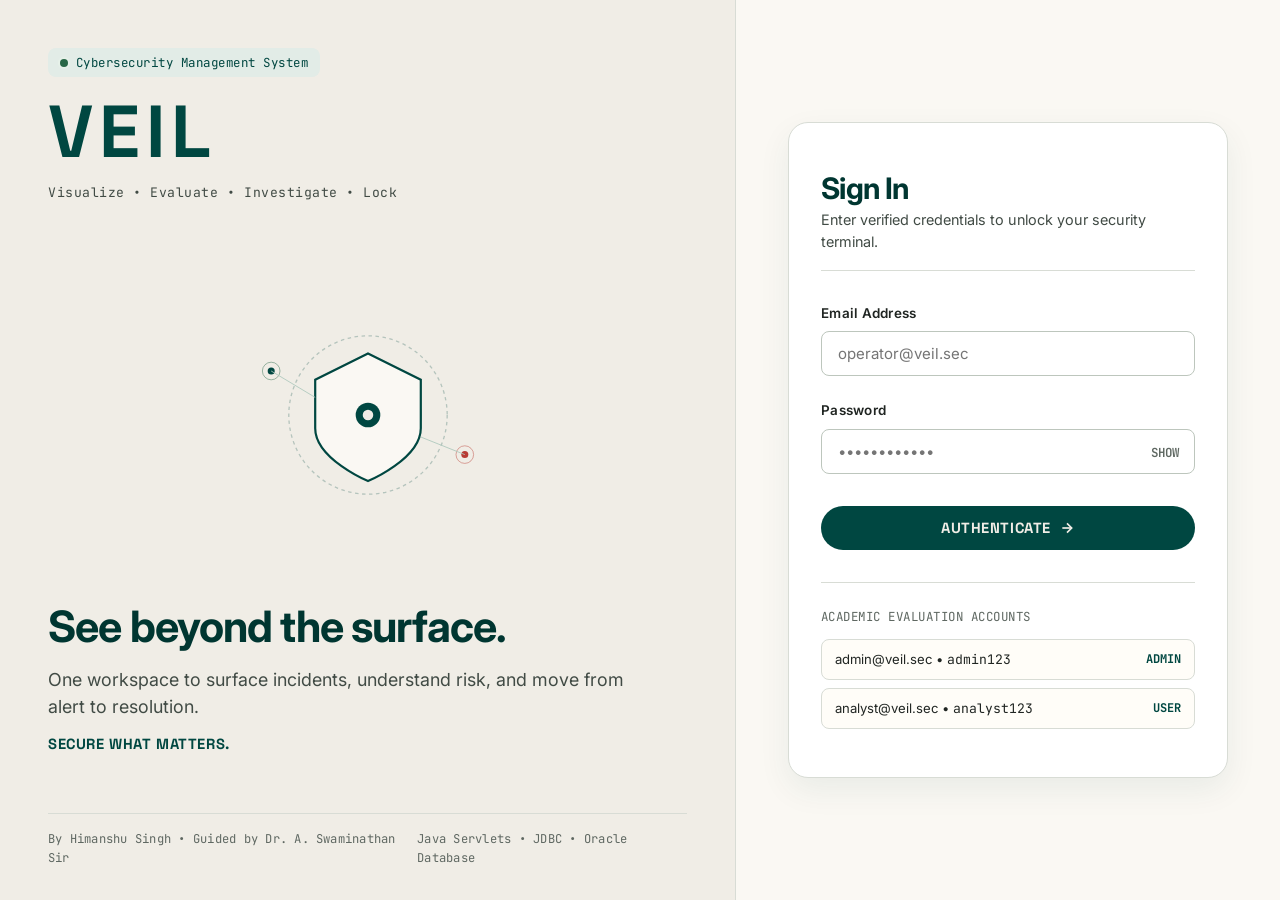
==== commit f85d8f8c: "feat(about): add About Us tab highlighting project creation by Himanshu Singh under Dr. A. Swaminath" ====
--- a/src/main/webapp/login.html
+++ b/src/main/webapp/login.html
@@ -322,7 +322,7 @@
             </div>
 
             <div class="canvas-footer-meta">
-                
+                <span>By Himanshu Singh &bull; Guided by Dr. A. Swaminathan Sir</span>
                 <span>Java Servlets &bull; JDBC &bull; Oracle Database</span>
             </div>
         </section>
--- a/src/main/webapp/assets/css/style.css
+++ b/src/main/webapp/assets/css/style.css
@@ -4,7 +4,7 @@
    Palette: Cyprus (#004741) & Sand (#F0EDE6) — Strictly Light Mode
    ========================================================================== */
 
-@import url('https://fonts.googleapis.com/css2?family=Inter:wght@400;500;600;700&family=Space+Grotesk:wght@500;600;700&family=Syne:wght@700;800&family=JetBrains+Mono:wght@400;500;600&display=swap');
+@import url('https://fonts.googleapis.com/css2?family=Inter:wght@400;500;600;700&family=Space+Grotesk:wght@500;600;700&family=JetBrains+Mono:wght@400;500;600&display=swap');
 
 /* --- 1. LOCAL FONT DECLARATIONS --- */
 @font-face {
@@ -75,7 +75,7 @@
   --radius-pill: 999px;
 
   /* Typography stacks */
-  --font-display: 'Bootzy', 'Syne', -apple-system, BlinkMacSystemFont, sans-serif;
+  --font-display: 'Bootzy', -apple-system, BlinkMacSystemFont, 'Inter', sans-serif;
   --font-tech: 'Aquire', 'Space Grotesk', -apple-system, sans-serif;
   --font-body: 'Inter', -apple-system, BlinkMacSystemFont, 'Segoe UI', Roboto, sans-serif;
   --font-mono: 'JetBrains Mono', 'SF Mono', Consolas, monospace;
@@ -400,6 +400,212 @@
   font-size: 1.05rem;
   color: var(--muted-strong);
   max-width: 68ch;
+}
+
+/* --- 7B. INTERACTIVE 3D CRYSTAL HERO --- */
+.crystal-hero-section {
+  display: grid;
+  grid-template-columns: 1.15fr 1.25fr;
+  align-items: center;
+  gap: var(--space-8);
+  padding: var(--space-2) 0 var(--space-8);
+  margin-bottom: var(--space-8);
+  border-bottom: 1px solid var(--border);
+  position: relative;
+}
+
+.crystal-hero-content {
+  position: relative;
+  z-index: 2;
+}
+
+.crystal-hero-kicker {
+  font-size: 0.78rem;
+  font-weight: 700;
+  color: var(--cyprus);
+  letter-spacing: 0.03em;
+  margin-bottom: var(--space-3);
+}
+
+.crystal-hero-title {
+  font-family: var(--font-display);
+  font-size: 2.75rem;
+  line-height: 1.1;
+  color: var(--cyprus-deep);
+  margin-bottom: var(--space-4);
+  font-weight: 700;
+  letter-spacing: -0.02em;
+}
+
+.crystal-hero-title em {
+  font-style: normal;
+  font-weight: 700;
+  color: var(--cyprus);
+}
+
+.crystal-hero-lead {
+  font-size: 0.98rem;
+  line-height: 1.6;
+  color: var(--muted-strong);
+  margin-bottom: var(--space-6);
+  max-width: 46ch;
+}
+
+.crystal-hero-actions {
+  display: flex;
+  align-items: center;
+  gap: var(--space-3);
+  margin-bottom: var(--space-6);
+  flex-wrap: wrap;
+}
+
+.crystal-hero-meta-row {
+  display: flex;
+  align-items: center;
+  gap: var(--space-6);
+  border-top: 1px solid var(--border);
+  padding-top: var(--space-4);
+  font-size: 0.82rem;
+  color: var(--muted);
+}
+
+.crystal-meta-item {
+  display: inline-flex;
+  align-items: center;
+  gap: 8px;
+}
+
+/* 3D Canvas Viewport & Floating Orbit Badges */
+.crystal-stage-container {
+  position: relative;
+  width: 100%;
+  height: 440px;
+  display: flex;
+  align-items: center;
+  justify-content: center;
+}
+
+.crystal-canvas-viewport {
+  width: 100%;
+  height: 100%;
+  display: flex;
+  align-items: center;
+  justify-content: center;
+}
+
+.crystal-canvas-viewport canvas {
+  width: 100% !important;
+  height: 100% !important;
+  display: block;
+  outline: none;
+}
+
+/* Floating Glassmorphic Capability Badges (VEIL) */
+.orbit-card {
+  position: absolute;
+  display: inline-flex;
+  align-items: center;
+  gap: 10px;
+  padding: 8px 14px;
+  background: rgba(255, 255, 255, 0.88);
+  backdrop-filter: blur(10px);
+  -webkit-backdrop-filter: blur(10px);
+  border: 1px solid rgba(0, 71, 65, 0.15);
+  border-radius: var(--radius-medium);
+  box-shadow: 0 8px 24px rgba(0, 50, 45, 0.08);
+  cursor: pointer;
+  z-index: 10;
+  transition: transform 0.2s cubic-bezier(0.16, 1, 0.3, 1), box-shadow 0.2s ease, border-color 0.2s ease;
+  user-select: none;
+}
+
+.orbit-card:hover {
+  transform: translateY(-2px);
+  box-shadow: 0 12px 30px rgba(0, 71, 65, 0.15);
+  border-color: var(--cyprus);
+}
+
+.orbit-card-top-left {
+  top: 18px;
+  left: 20px;
+}
+
+.orbit-card-top-right {
+  top: 18px;
+  right: 20px;
+}
+
+.orbit-card-bottom-left {
+  bottom: 24px;
+  left: 20px;
+}
+
+.orbit-card-bottom-right {
+  bottom: 24px;
+  right: 20px;
+}
+
+.orbit-card-icon {
+  width: 28px;
+  height: 28px;
+  border-radius: var(--radius-small);
+  background: var(--surface);
+  color: var(--cyprus);
+  display: grid;
+  place-items: center;
+  flex-shrink: 0;
+  border: 1px solid var(--border-subtle);
+}
+
+.orbit-card:hover .orbit-card-icon {
+  background: var(--cyprus);
+  color: var(--sand);
+}
+
+.orbit-card-text {
+  display: flex;
+  flex-direction: column;
+}
+
+.orbit-card-title {
+  font-family: var(--font-tech);
+  font-size: 0.84rem;
+  font-weight: 700;
+  color: var(--cyprus-deep);
+  line-height: 1.1;
+  letter-spacing: 0.02em;
+}
+
+.orbit-card-sub {
+  font-size: 0.78rem;
+  color: var(--muted);
+  line-height: 1.2;
+}
+
+/* Tooltip for 3D Nodes */
+.crystal-node-tooltip {
+  position: fixed;
+  z-index: 500;
+  pointer-events: none;
+  background: rgba(255, 255, 255, 0.95);
+  backdrop-filter: blur(8px);
+  border: 1px solid var(--border-strong);
+  border-radius: var(--radius-small);
+  padding: 8px 12px;
+  box-shadow: var(--shadow-raised);
+  transform: translate(0, 0);
+  transition: opacity 0.1s ease;
+}
+
+/* Responsive adjustment */
+@media (max-width: 992px) {
+  .crystal-hero-section {
+    grid-template-columns: 1fr;
+    padding: var(--space-4) 0;
+  }
+  .crystal-stage-container {
+    height: 360px;
+  }
 }
 
 /* --- 8. DASHBOARD METRICS STRIP (NO REPETITIVE AI CARDS) --- */
@@ -1119,6 +1325,108 @@
   background: var(--success-soft);
   color: var(--success);
   border-color: rgba(40, 103, 71, 0.3);
+}
+
+/* --- 12B. ABOUT VIEW (ACADEMIC EXPERIMENT & CREDITS) --- */
+.about-grid-primary {
+  display: grid;
+  grid-template-columns: 1fr 1fr;
+  gap: var(--space-6);
+  margin-bottom: var(--space-8);
+}
+
+.about-card {
+  padding: var(--space-8);
+  display: flex;
+  flex-direction: column;
+}
+
+.about-role-pill {
+  font-size: 0.80rem;
+  font-weight: 700;
+  color: var(--cyprus);
+  background: var(--cyprus-soft);
+  border: 1px solid var(--cyprus-mid);
+  padding: 4px 10px;
+  border-radius: var(--radius-small);
+  display: inline-block;
+  width: fit-content;
+  margin-bottom: var(--space-3);
+  letter-spacing: 0.04em;
+}
+
+.about-person-name {
+  font-family: var(--font-display);
+  font-size: 1.85rem;
+  color: var(--cyprus-deep);
+  margin-bottom: 4px;
+}
+
+.about-person-title {
+  font-size: 0.95rem;
+  color: var(--muted-strong);
+  font-weight: 500;
+  margin-bottom: var(--space-4);
+}
+
+.about-person-bio {
+  font-size: 0.92rem;
+  line-height: 1.6;
+  color: var(--muted-strong);
+  margin-bottom: var(--space-6);
+  flex-grow: 1;
+}
+
+.about-tags-list {
+  display: flex;
+  flex-wrap: wrap;
+  gap: 8px;
+  border-top: 1px solid var(--border);
+  padding-top: var(--space-4);
+}
+
+.about-tag {
+  font-size: 0.80rem;
+  color: var(--cyprus-deep);
+  background: var(--surface);
+  border: 1px solid var(--border);
+  padding: 3px 10px;
+  border-radius: var(--radius-pill);
+}
+
+.about-experiment-box {
+  padding: var(--space-8);
+  margin-bottom: var(--space-8);
+}
+
+.about-stats-row {
+  display: grid;
+  grid-template-columns: repeat(4, 1fr);
+  gap: var(--space-4);
+  margin-top: var(--space-6);
+}
+
+.about-stat-item {
+  background: var(--surface);
+  border: 1px solid var(--border);
+  border-radius: var(--radius-small);
+  padding: var(--space-4);
+  text-align: center;
+}
+
+.about-stat-val {
+  font-family: var(--font-display);
+  font-size: 1.75rem;
+  color: var(--cyprus-deep);
+  font-weight: 700;
+  line-height: 1.1;
+  margin-bottom: 4px;
+}
+
+.about-stat-lbl {
+  font-size: 0.76rem;
+  color: var(--muted);
+  font-weight: 500;
 }
 
 /* --- 13. RESPONSIVE DESIGN --- */
@@ -1147,6 +1455,12 @@
   .page-title {
     font-size: 2.1rem;
   }
+  .about-grid-primary {
+    grid-template-columns: 1fr;
+  }
+  .about-stats-row {
+    grid-template-columns: 1fr 1fr;
+  }
   .meta-field-grid {
     grid-template-columns: 1fr;
   }
